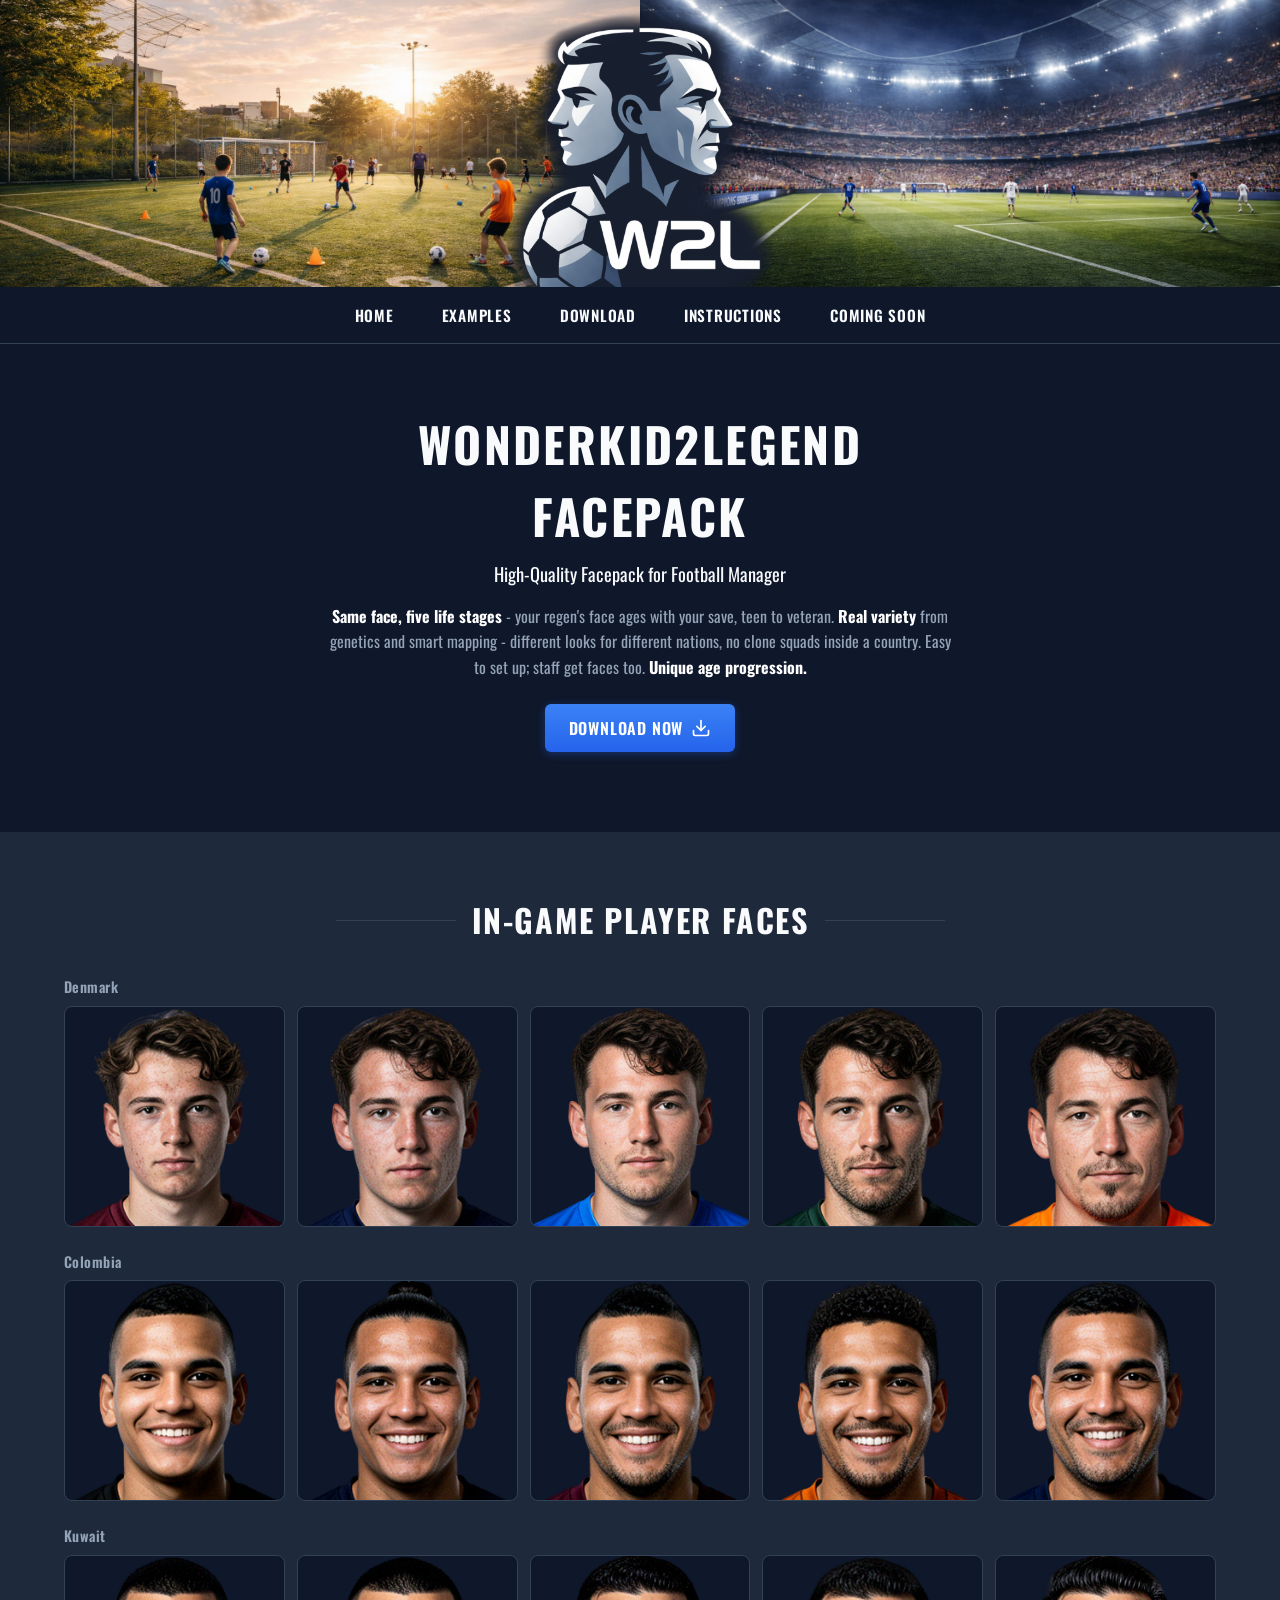
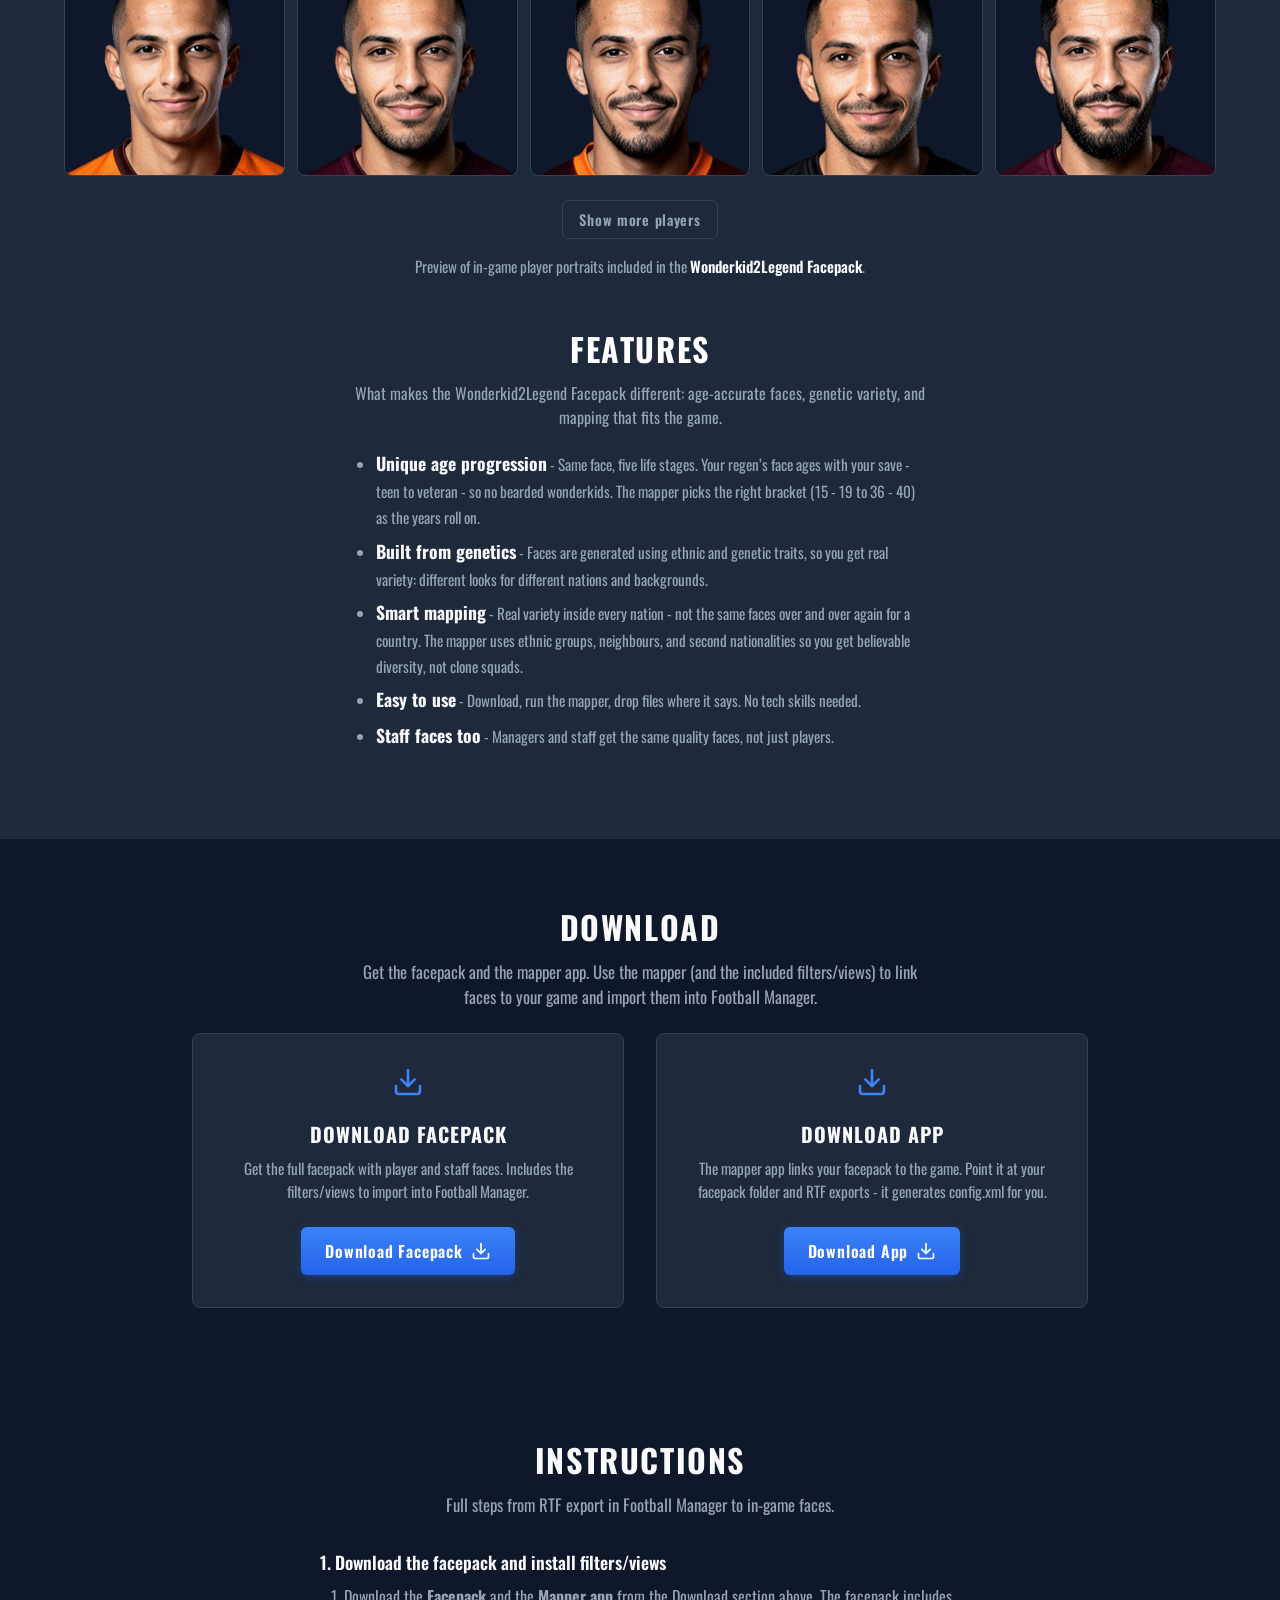
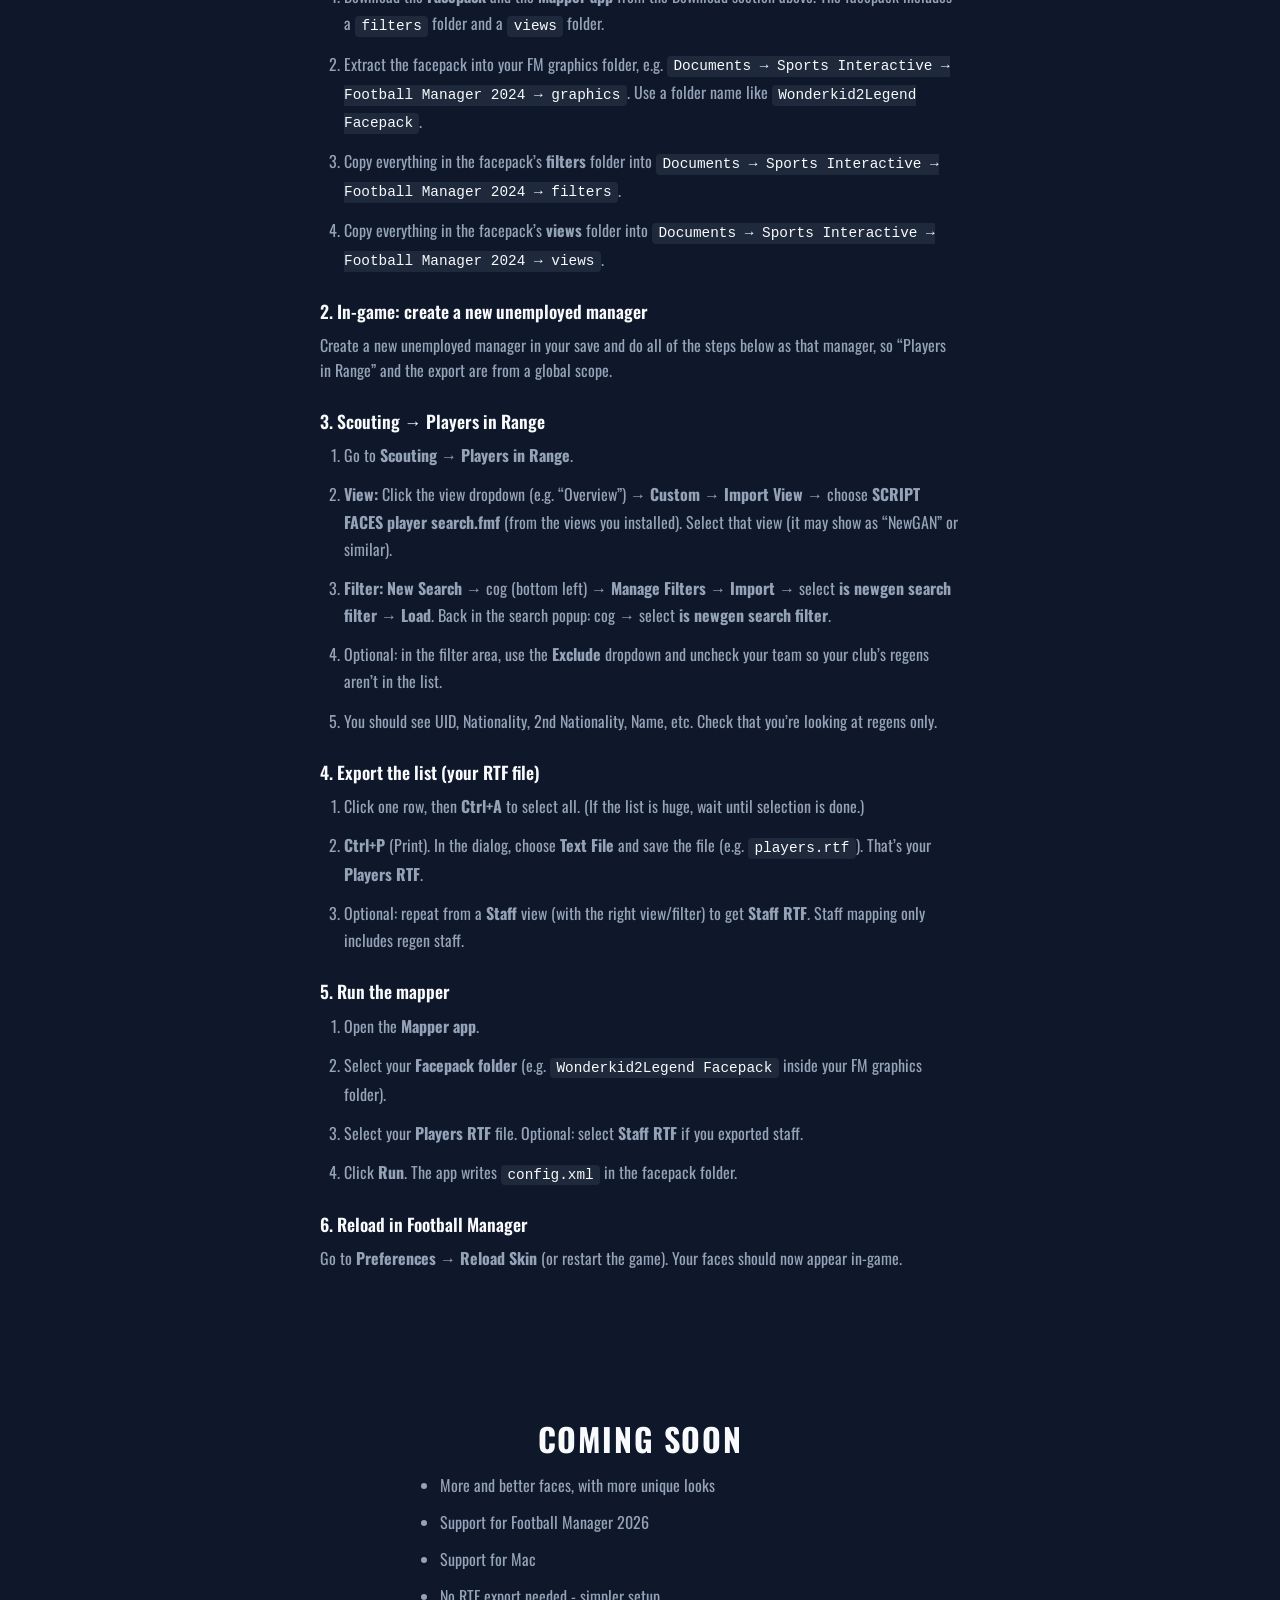
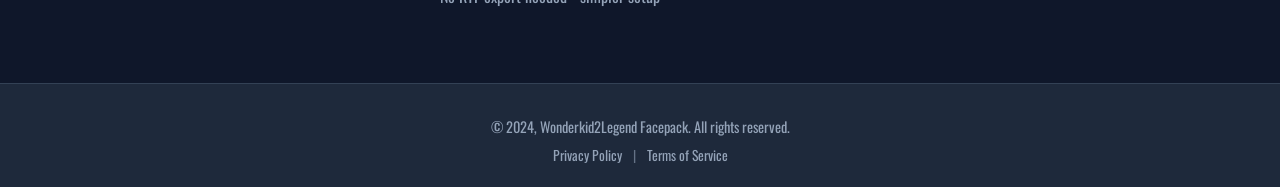
==== index.html @ 500c1ca4 "Initial site" ====
<!DOCTYPE html>
<html lang="en">
<head>
  <meta charset="UTF-8" />
  <meta name="viewport" content="width=device-width, initial-scale=1.0" />
  <title>Wonderkid2Legend Facepack - High-Quality Facepack for Football Manager</title>
  <link rel="preconnect" href="https://fonts.googleapis.com" />
  <link rel="preconnect" href="https://fonts.gstatic.com" crossorigin />
  <link href="https://fonts.googleapis.com/css2?family=Oswald:wght@400;600;700&display=swap" rel="stylesheet" />
  <link rel="stylesheet" href="css/style.css" />
</head>
<body>
  <header class="site-header">
    <div class="header-visual">
      <div class="header-bg header-bg-left" role="presentation"></div>
      <img src="assets/feather_logo.png" alt="Wonderkid2Legend" class="header-logo" />
      <div class="header-bg header-bg-right" role="presentation"></div>
    </div>
    <nav class="nav-bar" aria-label="Main">
      <div class="container nav-inner">
        <a href="#home" class="nav-link">HOME</a>
        <a href="#examples" class="nav-link">EXAMPLES</a>
        <a href="#download" class="nav-link">DOWNLOAD</a>
        <a href="#instructions-content" class="nav-link">INSTRUCTIONS</a>
        <a href="#roadmap" class="nav-link">COMING SOON</a>
      </div>
    </nav>
    <button type="button" class="nav-toggle" aria-label="Open menu" aria-expanded="false">
      <span class="nav-toggle-bar"></span>
      <span class="nav-toggle-bar"></span>
      <span class="nav-toggle-bar"></span>
    </button>
  </header>

  <main>
    <section class="hero" id="home">
      <div class="container hero-inner">
        <h1 class="hero-title">Wonderkid2Legend Facepack</h1>
        <p class="hero-subtitle">High-Quality Facepack for Football Manager</p>
        <p class="hero-desc">
          <strong>Same face, five life stages</strong> - your regen's face ages with your save, teen to veteran. <strong>Real variety</strong> from genetics and smart mapping - different looks for different nations, no clone squads inside a country. Easy to set up; staff get faces too. <strong>Unique age progression.</strong>
        </p>
        <a href="#download" class="btn btn-primary">
          <span>DOWNLOAD NOW</span>
          <svg class="btn-icon" width="20" height="20" viewBox="0 0 24 24" fill="none" stroke="currentColor" stroke-width="2" stroke-linecap="round" stroke-linejoin="round" aria-hidden="true"><path d="M21 15v4a2 2 0 0 1-2 2H5a2 2 0 0 1-2-2v-4"/><polyline points="7 10 12 15 17 10"/><line x1="12" y1="15" x2="12" y2="3"/></svg>
        </a>
      </div>
    </section>

    <section class="section section-examples" id="examples">
      <div class="container">
        <h2 class="section-title section-title-lined">IN-GAME PLAYER FACES</h2>
        <div class="player-showcase">
          <div class="player-row">
            <p class="player-row-label">Denmark</p>
            <div class="faces-grid faces-grid-ages">
              <img src="assets/players/0_DEN_15_15-19.png" alt="Age 15 - 19" loading="lazy" />
              <img src="assets/players/0_DEN_15_20-24.png" alt="Age 20 - 24" loading="lazy" />
              <img src="assets/players/0_DEN_15_25-29.png" alt="Age 25 - 29" loading="lazy" />
              <img src="assets/players/0_DEN_15_30-35.png" alt="Age 30 - 35" loading="lazy" />
              <img src="assets/players/0_DEN_15_36-40.png" alt="Age 36 - 40" loading="lazy" />
            </div>
          </div>
          <div class="player-row">
            <p class="player-row-label">Colombia</p>
            <div class="faces-grid faces-grid-ages">
              <img src="assets/players/1_COL_29_15-19.png" alt="Age 15 - 19" loading="lazy" />
              <img src="assets/players/1_COL_29_20-24.png" alt="Age 20 - 24" loading="lazy" />
              <img src="assets/players/1_COL_29_25-29.png" alt="Age 25 - 29" loading="lazy" />
              <img src="assets/players/1_COL_29_30-35.png" alt="Age 30 - 35" loading="lazy" />
              <img src="assets/players/1_COL_29_36-40.png" alt="Age 36 - 40" loading="lazy" />
            </div>
          </div>
          <div class="player-row">
            <p class="player-row-label">Kuwait</p>
            <div class="faces-grid faces-grid-ages">
              <img src="assets/players/2_KUW_8_15-19.png" alt="Age 15 - 19" loading="lazy" />
              <img src="assets/players/2_KUW_8_20-24.png" alt="Age 20 - 24" loading="lazy" />
              <img src="assets/players/2_KUW_8_25-29.png" alt="Age 25 - 29" loading="lazy" />
              <img src="assets/players/2_KUW_8_30-35.png" alt="Age 30 - 35" loading="lazy" />
              <img src="assets/players/2_KUW_8_36-40.png" alt="Age 36 - 40" loading="lazy" />
            </div>
          </div>
        </div>
        <div class="show-more-wrap">
          <button type="button" class="btn btn-secondary show-more-btn" aria-expanded="false" data-show-more>
            Show more players
          </button>
        </div>
        <div class="player-showcase player-showcase-more" id="all-players" hidden>
          <div class="player-row">
            <p class="player-row-label">England</p>
            <div class="faces-grid faces-grid-ages">
              <img src="assets/players/0_ENG_355_15-19.png" alt="Age 15 - 19" loading="lazy" />
              <img src="assets/players/0_ENG_355_20-24.png" alt="Age 20 - 24" loading="lazy" />
              <img src="assets/players/0_ENG_355_25-29.png" alt="Age 25 - 29" loading="lazy" />
              <img src="assets/players/0_ENG_355_30-35.png" alt="Age 30 - 35" loading="lazy" />
              <img src="assets/players/0_ENG_355_36-40.png" alt="Age 36 - 40" loading="lazy" />
            </div>
          </div>
          <div class="player-row">
            <p class="player-row-label">Ukraine</p>
            <div class="faces-grid faces-grid-ages">
              <img src="assets/players/0_UKR_52_15-19.png" alt="Age 15 - 19" loading="lazy" />
              <img src="assets/players/0_UKR_52_20-24.png" alt="Age 20 - 24" loading="lazy" />
              <img src="assets/players/0_UKR_52_25-29.png" alt="Age 25 - 29" loading="lazy" />
              <img src="assets/players/0_UKR_52_30-35.png" alt="Age 30 - 35" loading="lazy" />
              <img src="assets/players/0_UKR_52_36-40.png" alt="Age 36 - 40" loading="lazy" />
            </div>
          </div>
          <div class="player-row">
            <p class="player-row-label">Italy</p>
            <div class="faces-grid faces-grid-ages">
              <img src="assets/players/1_ITA_285_15-19.png" alt="Age 15 - 19" loading="lazy" />
              <img src="assets/players/1_ITA_285_20-24.png" alt="Age 20 - 24" loading="lazy" />
              <img src="assets/players/1_ITA_285_25-29.png" alt="Age 25 - 29" loading="lazy" />
              <img src="assets/players/1_ITA_285_30-35.png" alt="Age 30 - 35" loading="lazy" />
              <img src="assets/players/1_ITA_285_36-40.png" alt="Age 36 - 40" loading="lazy" />
            </div>
          </div>
          <div class="player-row">
            <p class="player-row-label">Portugal</p>
            <div class="faces-grid faces-grid-ages">
              <img src="assets/players/1_POR_61_15-19.png" alt="Age 15 - 19" loading="lazy" />
              <img src="assets/players/1_POR_61_20-24.png" alt="Age 20 - 24" loading="lazy" />
              <img src="assets/players/1_POR_61_25-29.png" alt="Age 25 - 29" loading="lazy" />
              <img src="assets/players/1_POR_61_30-35.png" alt="Age 30 - 35" loading="lazy" />
              <img src="assets/players/1_POR_61_36-40.png" alt="Age 36 - 40" loading="lazy" />
            </div>
          </div>
          <div class="player-row">
            <p class="player-row-label">Cape Verde</p>
            <div class="faces-grid faces-grid-ages">
              <img src="assets/players/3_CPV_67_15-19.png" alt="Age 15 - 19" loading="lazy" />
              <img src="assets/players/3_CPV_67_20-24.png" alt="Age 20 - 24" loading="lazy" />
              <img src="assets/players/3_CPV_67_25-29.png" alt="Age 25 - 29" loading="lazy" />
              <img src="assets/players/3_CPV_67_30-35.png" alt="Age 30 - 35" loading="lazy" />
              <img src="assets/players/3_CPV_67_36-40.png" alt="Age 36 - 40" loading="lazy" />
            </div>
          </div>
          <div class="player-row">
            <p class="player-row-label">Nigeria</p>
            <div class="faces-grid faces-grid-ages">
              <img src="assets/players/3_NGA_95_15-19.png" alt="Age 15 - 19" loading="lazy" />
              <img src="assets/players/3_NGA_95_20-24.png" alt="Age 20 - 24" loading="lazy" />
              <img src="assets/players/3_NGA_95_25-29.png" alt="Age 25 - 29" loading="lazy" />
              <img src="assets/players/3_NGA_95_30-35.png" alt="Age 30 - 35" loading="lazy" />
              <img src="assets/players/3_NGA_95_36-40.png" alt="Age 36 - 40" loading="lazy" />
            </div>
          </div>
          <div class="player-row">
            <p class="player-row-label">India</p>
            <div class="faces-grid faces-grid-ages">
              <img src="assets/players/4_IND_133_15-19.png" alt="Age 15 - 19" loading="lazy" />
              <img src="assets/players/4_IND_133_20-24.png" alt="Age 20 - 24" loading="lazy" />
              <img src="assets/players/4_IND_133_25-29.png" alt="Age 25 - 29" loading="lazy" />
              <img src="assets/players/4_IND_133_30-35.png" alt="Age 30 - 35" loading="lazy" />
              <img src="assets/players/4_IND_133_36-40.png" alt="Age 36 - 40" loading="lazy" />
            </div>
          </div>
          <div class="player-row">
            <p class="player-row-label">Vietnam</p>
            <div class="faces-grid faces-grid-ages">
              <img src="assets/players/5_VIE_6_15-19.png" alt="Age 15 - 19" loading="lazy" />
              <img src="assets/players/5_VIE_6_20-24.png" alt="Age 20 - 24" loading="lazy" />
              <img src="assets/players/5_VIE_6_25-29.png" alt="Age 25 - 29" loading="lazy" />
              <img src="assets/players/5_VIE_6_30-35.png" alt="Age 30 - 35" loading="lazy" />
              <img src="assets/players/5_VIE_6_36-40.png" alt="Age 36 - 40" loading="lazy" />
            </div>
          </div>
          <div class="player-row">
            <p class="player-row-label">Samoa</p>
            <div class="faces-grid faces-grid-ages">
              <img src="assets/players/6_SAM_5_15-19.png" alt="Age 15 - 19" loading="lazy" />
              <img src="assets/players/6_SAM_5_20-24.png" alt="Age 20 - 24" loading="lazy" />
              <img src="assets/players/6_SAM_5_25-29.png" alt="Age 25 - 29" loading="lazy" />
              <img src="assets/players/6_SAM_5_30-35.png" alt="Age 30 - 35" loading="lazy" />
              <img src="assets/players/6_SAM_5_36-40.png" alt="Age 36 - 40" loading="lazy" />
            </div>
          </div>
          <div class="player-row">
            <p class="player-row-label">South Korea</p>
            <div class="faces-grid faces-grid-ages">
              <img src="assets/players/10_KOR_47_15-19.png" alt="Age 15 - 19" loading="lazy" />
              <img src="assets/players/10_KOR_47_20-24.png" alt="Age 20 - 24" loading="lazy" />
              <img src="assets/players/10_KOR_47_25-29.png" alt="Age 25 - 29" loading="lazy" />
              <img src="assets/players/10_KOR_47_30-35.png" alt="Age 30 - 35" loading="lazy" />
              <img src="assets/players/10_KOR_47_36-40.png" alt="Age 36 - 40" loading="lazy" />
            </div>
          </div>
        </div>
        <p class="examples-caption">Preview of in-game player portraits included in the <strong>Wonderkid2Legend Facepack</strong>.</p>

        <h2 class="section-title features-title">Features</h2>
        <p class="features-desc">What makes the Wonderkid2Legend Facepack different: age-accurate faces, genetic variety, and mapping that fits the game.</p>
        <ul class="hero-features features-list">
          <li><strong>Unique age progression</strong> - Same face, five life stages. Your regen’s face ages with your save - teen to veteran - so no bearded wonderkids. The mapper picks the right bracket (15 - 19 to 36 - 40) as the years roll on.</li>
          <li><strong>Built from genetics</strong> - Faces are generated using ethnic and genetic traits, so you get real variety: different looks for different nations and backgrounds.</li>
          <li><strong>Smart mapping</strong> - Real variety inside every nation - not the same faces over and over again for a country. The mapper uses ethnic groups, neighbours, and second nationalities so you get believable diversity, not clone squads.</li>
          <li><strong>Easy to use</strong> - Download, run the mapper, drop files where it says. No tech skills needed.</li>
          <li><strong>Staff faces too</strong> - Managers and staff get the same quality faces, not just players.</li>
        </ul>
      </div>
    </section>

    <section class="section section-download" id="download">
      <div class="container">
        <h2 class="section-title">DOWNLOAD</h2>
        <p class="section-lead">Get the facepack and the mapper app. Use the mapper (and the included filters/views) to link faces to your game and import them into Football Manager.</p>
        <div class="cards-inner">
          <div class="card">
            <div class="card-icon" aria-hidden="true">
              <svg width="32" height="32" viewBox="0 0 24 24" fill="none" stroke="currentColor" stroke-width="2" stroke-linecap="round" stroke-linejoin="round"><path d="M21 15v4a2 2 0 0 1-2 2H5a2 2 0 0 1-2-2v-4"/><polyline points="7 10 12 15 17 10"/><line x1="12" y1="15" x2="12" y2="3"/></svg>
            </div>
            <h2 class="card-title">DOWNLOAD FACEPACK</h2>
            <p class="card-desc">Get the full facepack with player and staff faces. Includes the filters/views to import into Football Manager.</p>
            <a href="#" class="btn btn-primary" data-download-facepack>
              <span>Download Facepack</span>
              <svg class="btn-icon" width="20" height="20" viewBox="0 0 24 24" fill="none" stroke="currentColor" stroke-width="2" stroke-linecap="round" stroke-linejoin="round"><path d="M21 15v4a2 2 0 0 1-2 2H5a2 2 0 0 1-2-2v-4"/><polyline points="7 10 12 15 17 10"/><line x1="12" y1="15" x2="12" y2="3"/></svg>
            </a>
          </div>
          <div class="card">
            <div class="card-icon" aria-hidden="true">
              <svg width="32" height="32" viewBox="0 0 24 24" fill="none" stroke="currentColor" stroke-width="2" stroke-linecap="round" stroke-linejoin="round"><path d="M21 15v4a2 2 0 0 1-2 2H5a2 2 0 0 1-2-2v-4"/><polyline points="7 10 12 15 17 10"/><line x1="12" y1="15" x2="12" y2="3"/></svg>
            </div>
            <h2 class="card-title">DOWNLOAD APP</h2>
            <p class="card-desc">The mapper app links your facepack to the game. Point it at your facepack folder and RTF exports - it generates config.xml for you.</p>
            <a href="#" class="btn btn-primary" data-download-app>
              <span>Download App</span>
              <svg class="btn-icon" width="20" height="20" viewBox="0 0 24 24" fill="none" stroke="currentColor" stroke-width="2" stroke-linecap="round" stroke-linejoin="round"><path d="M21 15v4a2 2 0 0 1-2 2H5a2 2 0 0 1-2-2v-4"/><polyline points="7 10 12 15 17 10"/><line x1="12" y1="15" x2="12" y2="3"/></svg>
            </a>
          </div>
        </div>
      </div>
    </section>

    <section class="section section-instructions" id="instructions-content">
      <div class="container">
        <h2 class="section-title">INSTRUCTIONS</h2>
        <p class="section-lead">Full steps from RTF export in Football Manager to in-game faces.</p>
        <div class="instructions-content">
          <h3 class="instructions-subtitle">1. Download the facepack and install filters/views</h3>
          <ol class="instructions-list">
            <li>Download the <strong>Facepack</strong> and the <strong>Mapper app</strong> from the Download section above. The facepack includes a <code>filters</code> folder and a <code>views</code> folder.</li>
            <li>Extract the facepack into your FM graphics folder, e.g. <code>Documents → Sports Interactive → Football Manager 2024 → graphics</code>. Use a folder name like <code>Wonderkid2Legend Facepack</code>.</li>
            <li>Copy everything in the facepack’s <strong>filters</strong> folder into <code>Documents → Sports Interactive → Football Manager 2024 → filters</code>.</li>
            <li>Copy everything in the facepack’s <strong>views</strong> folder into <code>Documents → Sports Interactive → Football Manager 2024 → views</code>.</li>
          </ol>
          <h3 class="instructions-subtitle">2. In-game: create a new unemployed manager</h3>
          <p class="instructions-p">Create a new unemployed manager in your save and do all of the steps below as that manager, so “Players in Range” and the export are from a global scope.</p>
          <h3 class="instructions-subtitle">3. Scouting → Players in Range</h3>
          <ol class="instructions-list">
            <li>Go to <strong>Scouting</strong> → <strong>Players in Range</strong>.</li>
            <li><strong>View:</strong> Click the view dropdown (e.g. “Overview”) → <strong>Custom</strong> → <strong>Import View</strong> → choose <strong>SCRIPT FACES player search.fmf</strong> (from the views you installed). Select that view (it may show as “NewGAN” or similar).</li>
            <li><strong>Filter:</strong> <strong>New Search</strong> → cog (bottom left) → <strong>Manage Filters</strong> → <strong>Import</strong> → select <strong>is newgen search filter</strong> → <strong>Load</strong>. Back in the search popup: cog → select <strong>is newgen search filter</strong>.</li>
            <li>Optional: in the filter area, use the <strong>Exclude</strong> dropdown and uncheck your team so your club’s regens aren’t in the list.</li>
            <li>You should see UID, Nationality, 2nd Nationality, Name, etc. Check that you’re looking at regens only.</li>
          </ol>
          <h3 class="instructions-subtitle">4. Export the list (your RTF file)</h3>
          <ol class="instructions-list">
            <li>Click one row, then <strong>Ctrl+A</strong> to select all. (If the list is huge, wait until selection is done.)</li>
            <li><strong>Ctrl+P</strong> (Print). In the dialog, choose <strong>Text File</strong> and save the file (e.g. <code>players.rtf</code>). That’s your <strong>Players RTF</strong>.</li>
            <li>Optional: repeat from a <strong>Staff</strong> view (with the right view/filter) to get <strong>Staff RTF</strong>. Staff mapping only includes regen staff.</li>
          </ol>
          <h3 class="instructions-subtitle">5. Run the mapper</h3>
          <ol class="instructions-list">
            <li>Open the <strong>Mapper app</strong>.</li>
            <li>Select your <strong>Facepack folder</strong> (e.g. <code>Wonderkid2Legend Facepack</code> inside your FM graphics folder).</li>
            <li>Select your <strong>Players RTF</strong> file. Optional: select <strong>Staff RTF</strong> if you exported staff.</li>
            <li>Click <strong>Run</strong>. The app writes <code>config.xml</code> in the facepack folder.</li>
          </ol>
          <h3 class="instructions-subtitle">6. Reload in Football Manager</h3>
          <p class="instructions-p">Go to <strong>Preferences</strong> → <strong>Reload Skin</strong> (or restart the game). Your faces should now appear in-game.</p>
        </div>
      </div>
    </section>

    <section class="section section-roadmap" id="roadmap">
      <div class="container">
        <h2 class="section-title">COMING SOON</h2>
        <ul class="roadmap-list">
          <li>More and better faces, with more unique looks</li>
          <li>Support for Football Manager 2026</li>
          <li>Support for Mac</li>
          <li>No RTF export needed - simpler setup</li>
        </ul>
      </div>
    </section>
  </main>

  <footer class="site-footer">
    <div class="container footer-inner">
      <p class="footer-copy">© 2024, Wonderkid2Legend Facepack. All rights reserved.</p>
      <p class="footer-links">
        <a href="#">Privacy Policy</a>
        <span class="footer-sep">|</span>
        <a href="#">Terms of Service</a>
      </p>
    </div>
  </footer>

  <script src="js/main.js"></script>
</body>
</html>
---- css/style.css ----
/* W2L Facepack – single-page static site
   Matches provided design: header (split bg + logo + nav bar), hero (solid), examples (lined title + 8 faces), cards, footer.
*/

/* --- Design tokens --- */
:root {
  --bg: #0f172a;
  --bg-card: #1e293b;
  --nav-bar-bg: #0f172a;
  --text: #f8fafc;
  --text-muted: #94a3b8;
  --accent-from: #3b82f6;
  --accent-to: #2563eb;
  --border: #334155;
  --font: "Oswald", sans-serif;
  --container-max: 1200px;
  --section-padding: 4rem 1.5rem;
  --radius: 8px;
  --radius-btn: 6px;
}

/* --- Reset / base --- */
*,
*::before,
*::after {
  box-sizing: border-box;
}

html {
  scroll-behavior: smooth;
}

body {
  margin: 0;
  font-family: var(--font);
  font-weight: 400;
  font-size: 1rem;
  line-height: 1.5;
  color: var(--text);
  background: var(--bg);
  -webkit-font-smoothing: antialiased;
}

img {
  max-width: 100%;
  height: auto;
  display: block;
}

a {
  color: inherit;
  text-decoration: none;
}

/* --- Layout --- */
.container {
  width: 100%;
  max-width: var(--container-max);
  margin-inline: auto;
  padding-inline: 1.5rem;
}

/* --- Header: hero-left + hero-right flush; feather logo overlaps center seam --- */
.site-header {
  position: relative;
  padding-bottom: 3.5rem;
}

.header-visual {
  position: relative;
  display: flex;
  flex-direction: row;
  align-items: stretch;
  width: 100%;
  min-height: 32vh;
  gap: 0;
}

.header-bg {
  flex: 1;
  min-width: 0;
  background-size: cover;
  background-position: center;
  background-repeat: no-repeat;
}

.header-bg-left {
  background-image: url("../assets/hero-left.png");
  background-position: right center;
}

.header-bg-right {
  background-image: url("../assets/hero-right.png");
  background-position: left center;
}

.header-logo {
  position: absolute;
  left: 50%;
  top: 59%;
  transform: translate(-50%, -50%);
  max-height: 36vh;
  width: auto;
  max-width: min(640px, 70vw);
  object-fit: contain;
  z-index: 2;
  pointer-events: none;
}

/* --- Nav bar: overlaid on bottom of header images --- */
.nav-bar {
  position: absolute;
  bottom: 0;
  left: 0;
  right: 0;
  z-index: 2;
  background: var(--nav-bar-bg);
  border-bottom: 1px solid var(--border);
}

.nav-inner {
  display: flex;
  align-items: center;
  justify-content: center;
  flex-wrap: wrap;
  gap: 0 0.5rem;
  min-height: 3.5rem;
}

.nav-link {
  padding: 0.75rem 1.25rem;
  font-weight: 600;
  font-size: 0.95rem;
  letter-spacing: 0.05em;
  color: var(--text);
  transition: background 0.2s, color 0.2s;
}

.nav-link:hover {
  background: rgba(255, 255, 255, 0.08);
  color: var(--text);
}

.nav-toggle {
  display: none;
  position: absolute;
  top: 1rem;
  right: 1rem;
  z-index: 10;
  flex-direction: column;
  justify-content: center;
  gap: 5px;
  width: 2.5rem;
  height: 2.5rem;
  padding: 0;
  border: none;
  background: rgba(15, 23, 42, 0.9);
  color: var(--text);
  cursor: pointer;
  border-radius: var(--radius-btn);
}

.nav-toggle-bar {
  display: block;
  width: 18px;
  height: 2px;
  margin-inline: auto;
  background: currentColor;
}

@media (max-width: 768px) {
  .nav-bar .nav-inner {
    display: none;
    position: fixed;
    top: 0;
    left: 0;
    right: 0;
    bottom: auto;
    min-height: auto;
    padding: 4rem 1rem 1rem;
    flex-direction: column;
    background: var(--nav-bar-bg);
    border-bottom: 1px solid var(--border);
    z-index: 50;
  }

  .nav-bar .nav-inner.is-open {
    display: flex;
  }

  .nav-toggle {
    display: flex;
  }
}

/* --- Buttons --- */
.btn {
  display: inline-flex;
  align-items: center;
  justify-content: center;
  gap: 0.5rem;
  padding: 0.75rem 1.5rem;
  font-family: var(--font);
  font-weight: 600;
  font-size: 1rem;
  letter-spacing: 0.05em;
  border: none;
  border-radius: var(--radius-btn);
  cursor: pointer;
  transition: opacity 0.2s, transform 0.15s;
}

.btn:hover {
  opacity: 0.95;
}

.btn:active {
  transform: scale(0.98);
}

.btn-icon {
  flex-shrink: 0;
}

.btn-primary {
  color: #fff;
  background: linear-gradient(180deg, var(--accent-from) 0%, var(--accent-to) 100%);
  box-shadow: 0 2px 8px rgba(37, 99, 235, 0.35);
}

/* --- Hero (solid dark, no image) --- */
main {
  position: relative;
}

.hero {
  background: var(--bg);
  padding: 4rem 1.5rem 5rem;
}

.hero-inner {
  text-align: center;
  max-width: 42rem;
  margin-inline: auto;
}

.hero-title {
  margin: 0 0 0.5rem;
  font-size: clamp(2rem, 5vw, 3rem);
  font-weight: 700;
  letter-spacing: 0.05em;
  text-transform: uppercase;
}

.hero-subtitle {
  margin: 0 0 1rem;
  font-size: 1.15rem;
  color: var(--text);
}

.hero-desc {
  margin: 0 0 1rem;
  font-size: 1rem;
  color: var(--text-muted);
  line-height: 1.6;
}

.hero-desc strong {
  color: #fff;
  font-weight: 700;
}

.hero-features {
  margin: 0 auto 1.5rem;
  padding-left: 1.5rem;
  text-align: left;
  max-width: 28rem;
  color: var(--text-muted);
  font-size: 0.95rem;
  line-height: 1.7;
}

.hero-features li {
  margin-bottom: 0.35rem;
}

.hero .btn {
  margin-top: 0.5rem;
}

/* --- Sections --- */
.section {
  padding: var(--section-padding);
}

.section-title {
  margin: 0 0 0.5rem;
  font-size: clamp(1.5rem, 3vw, 2rem);
  font-weight: 700;
  letter-spacing: 0.05em;
  text-transform: uppercase;
  text-align: center;
}

.section-lead {
  margin: 0 auto 2rem;
  max-width: 36rem;
  text-align: center;
  color: var(--text-muted);
  font-size: 1.05rem;
}

/* --- Examples: 2 players × 5 ages + Show more --- */
.section-examples {
  background: var(--bg-card);
}

.section-title-lined {
  display: flex;
  align-items: center;
  justify-content: center;
  gap: 1rem;
  margin-bottom: 2rem;
}

.section-title-lined::before,
.section-title-lined::after {
  content: "";
  flex: 1;
  max-width: 120px;
  height: 1px;
  background: var(--border);
}

.player-showcase {
  margin-bottom: 1.5rem;
}

.player-row {
  margin-bottom: 1.5rem;
}

.player-row-label {
  margin: 0 0 0.5rem;
  font-size: 0.9rem;
  font-weight: 600;
  letter-spacing: 0.03em;
  color: var(--text-muted);
}

.faces-grid-ages {
  display: grid;
  grid-template-columns: repeat(5, 1fr);
  gap: 0.75rem;
}

.faces-grid-ages img {
  width: 100%;
  aspect-ratio: 1;
  object-fit: cover;
  border-radius: var(--radius);
  border: 1px solid var(--border);
  background: var(--bg);
}

@media (max-width: 640px) {
  .faces-grid-ages {
    grid-template-columns: repeat(3, 1fr);
  }
}

.show-more-wrap {
  text-align: center;
  margin-bottom: 1rem;
}

.btn-secondary {
  font-size: 0.9rem;
  padding: 0.5rem 1rem;
  background: transparent;
  color: var(--text-muted);
  border: 1px solid var(--border);
}

.btn-secondary:hover {
  color: var(--text);
  border-color: var(--text-muted);
}

.player-showcase-more {
  margin-top: 1rem;
  padding-top: 1.5rem;
  border-top: 1px solid var(--border);
}

.player-showcase-more[hidden] {
  display: none !important;
}

.examples-caption {
  margin: 0;
  text-align: center;
  color: var(--text-muted);
  font-size: 0.95rem;
}

.examples-caption strong {
  color: var(--text);
  font-weight: 600;
}

.features-title {
  margin-top: 3rem;
  margin-bottom: 0.5rem;
  color: #fff;
}

.features-desc {
  margin: 0 auto 1.25rem;
  max-width: 36rem;
  text-align: center;
  color: var(--text-muted);
  font-size: 1rem;
  line-height: 1.5;
}

.section-examples .features-list {
  max-width: 36rem;
  margin-inline: auto;
}

.section-examples .features-list strong {
  font-size: 1.1rem;
  font-weight: 700;
  color: var(--text);
}

/* --- Download section: 2 buttons + note --- */
.section-download .section-lead {
  margin-bottom: 1.5rem;
}

.download-buttons {
  display: flex;
  flex-wrap: wrap;
  gap: 1rem;
  justify-content: center;
  margin-bottom: 1.5rem;
}

.download-note {
  margin: 0;
  max-width: 36rem;
  margin-inline: auto;
  text-align: center;
  color: var(--text-muted);
  font-size: 0.95rem;
  line-height: 1.6;
}

/* --- Instructions: subtitles + list --- */
.instructions-subtitle {
  margin: 1.5rem 0 0.5rem;
  font-size: 1.1rem;
  font-weight: 600;
  color: var(--text);
}

.instructions-subtitle:first-child {
  margin-top: 0;
}

.instructions-p {
  margin: 0 0 1rem;
  color: var(--text-muted);
  line-height: 1.6;
}

.cards-inner {
  display: grid;
  grid-template-columns: 1fr 1fr;
  gap: 2rem;
  max-width: 56rem;
  margin-inline: auto;
}

.card {
  background: var(--bg-card);
  border: 1px solid var(--border);
  border-radius: var(--radius);
  padding: 2rem;
  text-align: center;
  display: flex;
  flex-direction: column;
  align-items: center;
}

.card-icon {
  color: var(--accent-from);
  margin-bottom: 1rem;
}

.card-title {
  margin: 0 0 0.5rem;
  font-size: 1.25rem;
  font-weight: 700;
  letter-spacing: 0.05em;
  text-transform: uppercase;
}

.card-desc {
  margin: 0 0 1.5rem;
  color: var(--text-muted);
  font-size: 0.95rem;
  flex-grow: 1;
}

.card .btn {
  margin-top: auto;
}

@media (max-width: 640px) {
  .cards-inner {
    grid-template-columns: 1fr;
  }
}

/* --- Instructions content --- */
.section-instructions {
  background: var(--bg);
}

.instructions-content {
  max-width: 40rem;
  margin-inline: auto;
}

.instructions-list {
  margin: 0;
  padding-left: 1.5rem;
  color: var(--text-muted);
  line-height: 1.7;
}

.instructions-list li {
  margin-bottom: 0.75rem;
}

.instructions-list code {
  font-size: 0.9em;
  background: var(--bg-card);
  padding: 0.15rem 0.4rem;
  border-radius: 4px;
  color: var(--text);
}

/* --- Roadmap --- */
.section-roadmap .section-lead {
  margin-bottom: 1.5rem;
}

.roadmap-list {
  margin: 0 auto;
  max-width: 28rem;
  padding-left: 1.5rem;
  color: var(--text-muted);
  line-height: 1.8;
}

.roadmap-list li {
  margin-bottom: 0.5rem;
}

/* --- Footer --- */
.site-footer {
  padding: 2rem 1.5rem;
  border-top: 1px solid var(--border);
  text-align: center;
  background: var(--bg-card);
}

.footer-inner {
  max-width: var(--container-max);
  margin-inline: auto;
}

.footer-copy {
  margin: 0 0 0.5rem;
  font-size: 0.9rem;
  color: var(--text-muted);
}

.footer-links {
  margin: 0;
  font-size: 0.85rem;
  color: var(--text-muted);
}

.footer-links a:hover {
  color: var(--text);
}

.footer-sep {
  margin: 0 0.5rem;
  opacity: 0.6;
}
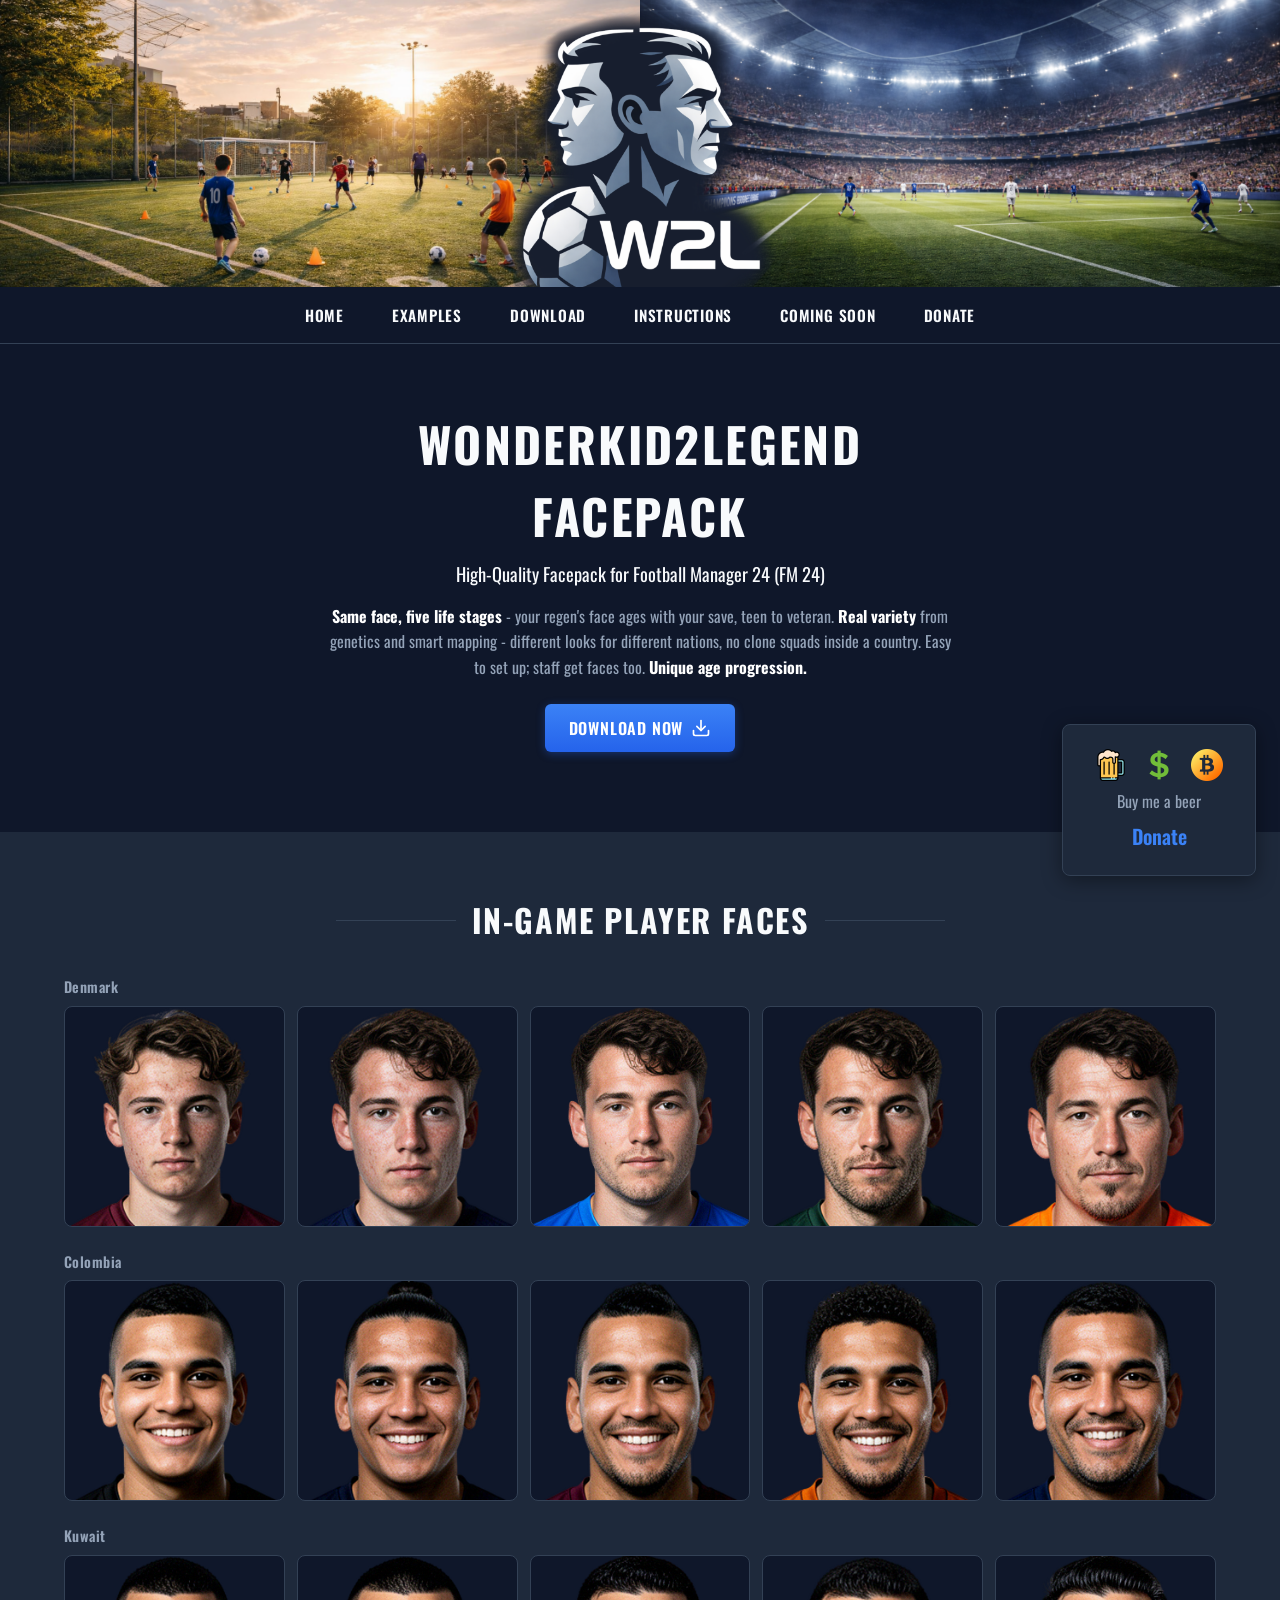
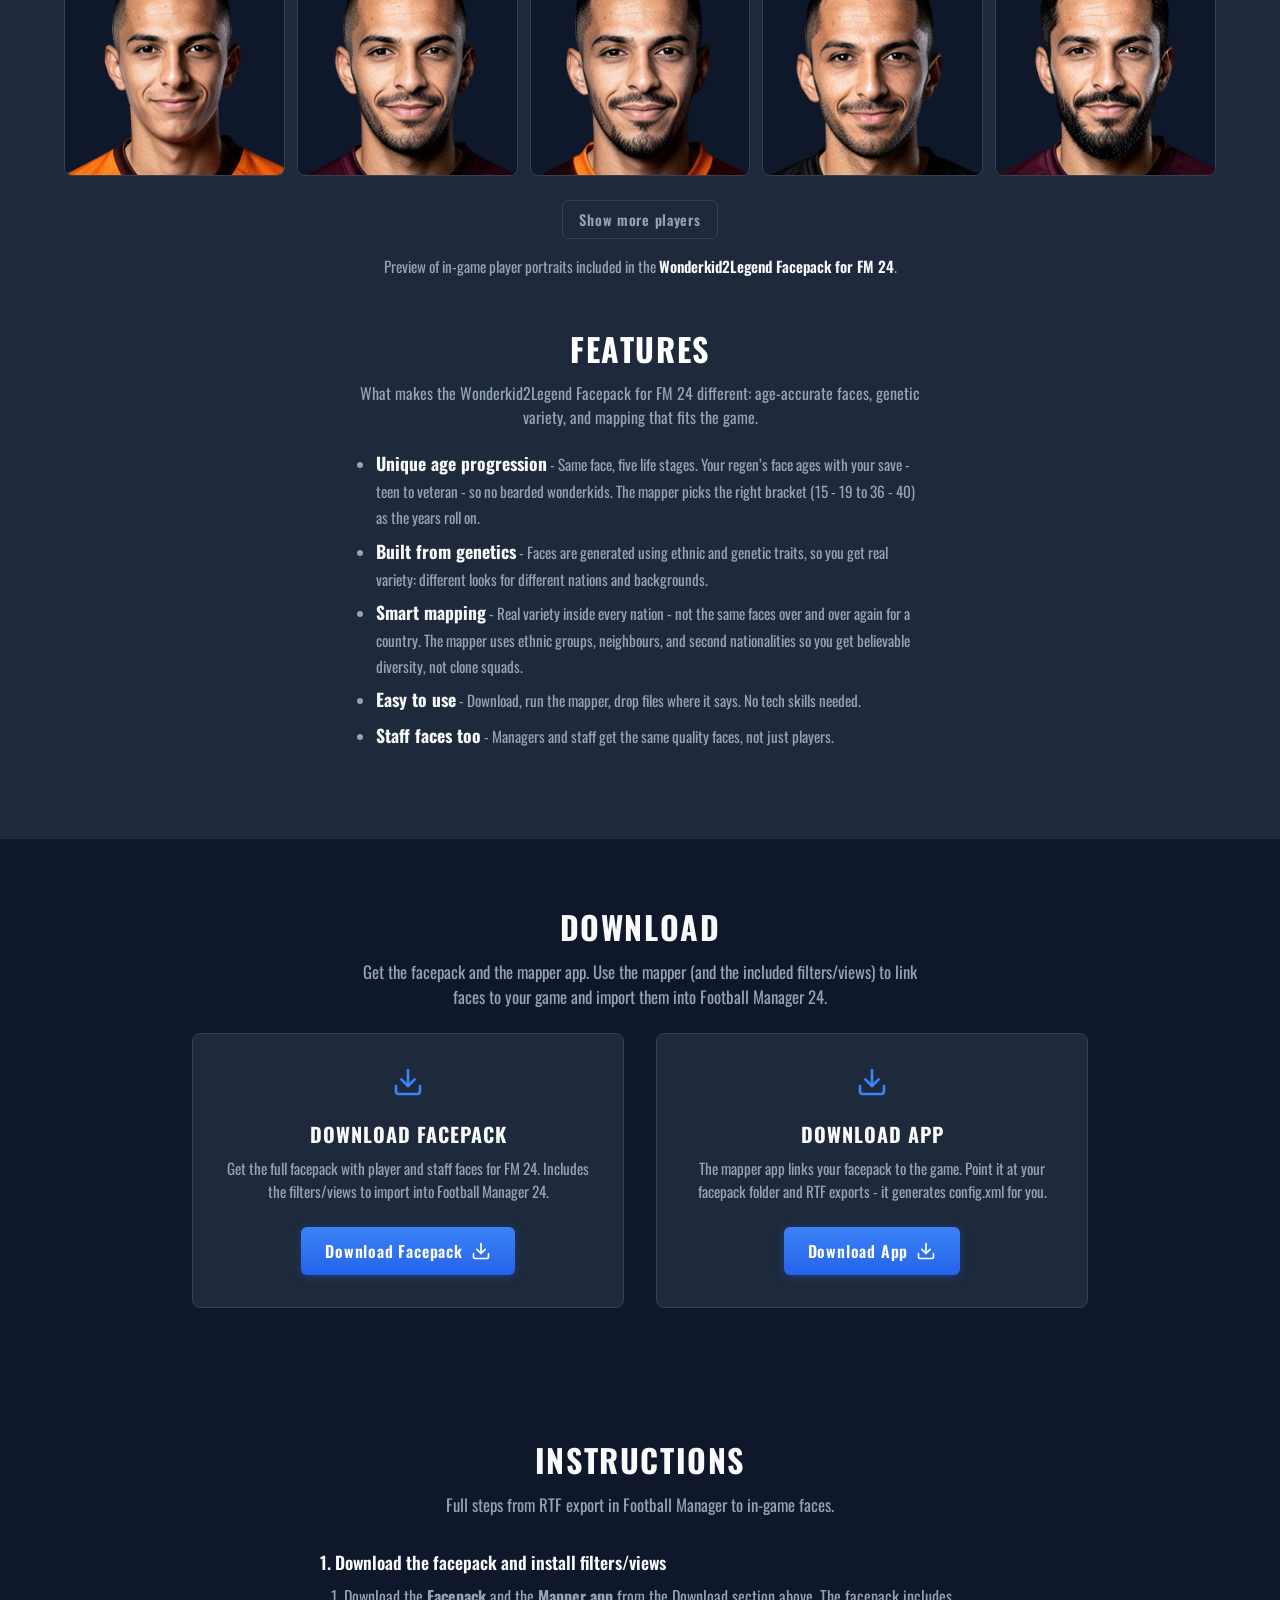
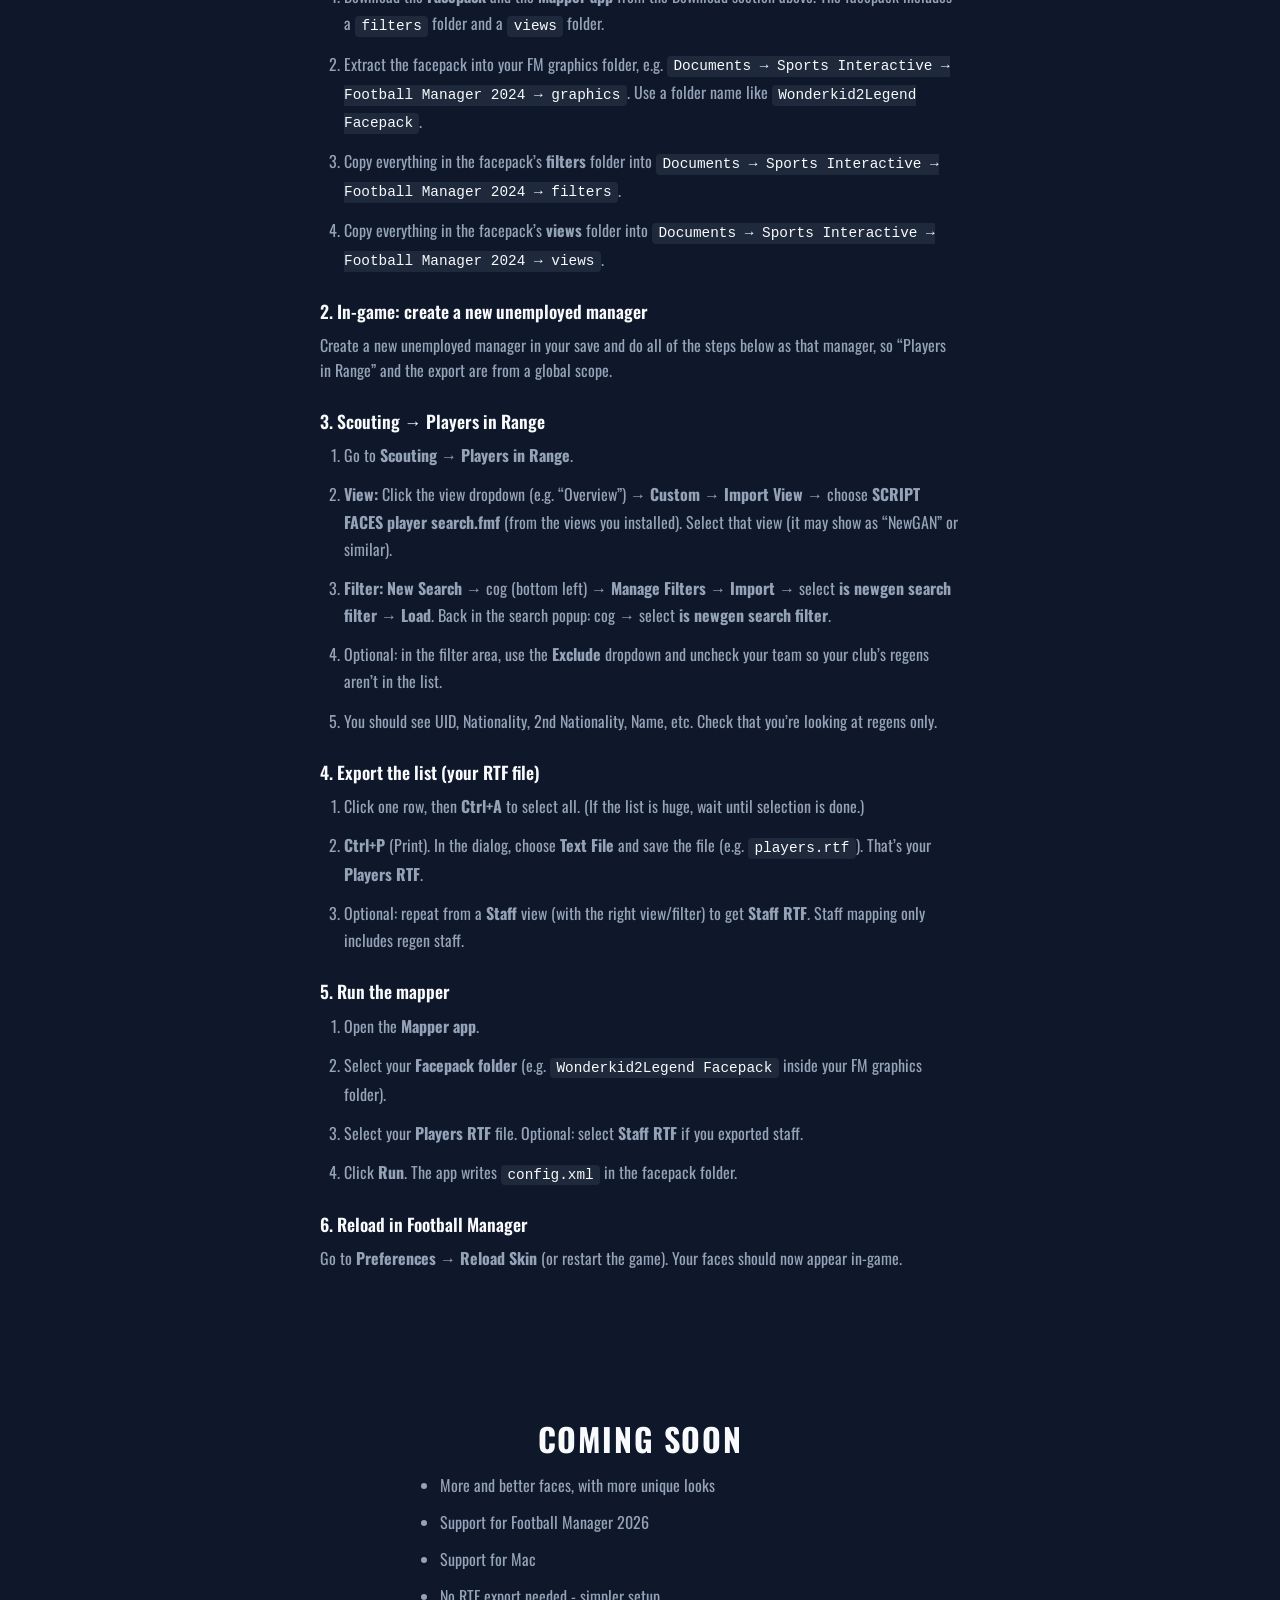
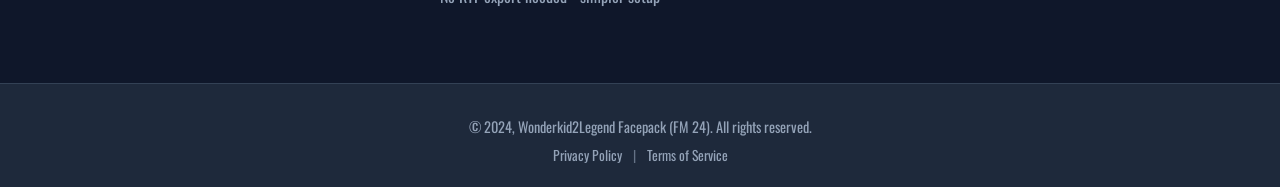
==== commit a253175a: "add donate section" ====
--- a/index.html
+++ b/index.html
@@ -3,7 +3,7 @@
 <head>
   <meta charset="UTF-8" />
   <meta name="viewport" content="width=device-width, initial-scale=1.0" />
-  <title>Wonderkid2Legend Facepack - High-Quality Facepack for Football Manager</title>
+  <title>Wonderkid2Legend Facepack - High-Quality Facepack for Football Manager 24 (FM 24)</title>
   <link rel="preconnect" href="https://fonts.googleapis.com" />
   <link rel="preconnect" href="https://fonts.gstatic.com" crossorigin />
   <link href="https://fonts.googleapis.com/css2?family=Oswald:wght@400;600;700&display=swap" rel="stylesheet" />
@@ -23,6 +23,7 @@
         <a href="#download" class="nav-link">DOWNLOAD</a>
         <a href="#instructions-content" class="nav-link">INSTRUCTIONS</a>
         <a href="#roadmap" class="nav-link">COMING SOON</a>
+        <a href="donate.html" class="nav-link">DONATE</a>
       </div>
     </nav>
     <button type="button" class="nav-toggle" aria-label="Open menu" aria-expanded="false">
@@ -36,7 +37,7 @@
     <section class="hero" id="home">
       <div class="container hero-inner">
         <h1 class="hero-title">Wonderkid2Legend Facepack</h1>
-        <p class="hero-subtitle">High-Quality Facepack for Football Manager</p>
+        <p class="hero-subtitle">High-Quality Facepack for Football Manager 24 (FM 24)</p>
         <p class="hero-desc">
           <strong>Same face, five life stages</strong> - your regen's face ages with your save, teen to veteran. <strong>Real variety</strong> from genetics and smart mapping - different looks for different nations, no clone squads inside a country. Easy to set up; staff get faces too. <strong>Unique age progression.</strong>
         </p>
@@ -189,10 +190,10 @@
             </div>
           </div>
         </div>
-        <p class="examples-caption">Preview of in-game player portraits included in the <strong>Wonderkid2Legend Facepack</strong>.</p>
+        <p class="examples-caption">Preview of in-game player portraits included in the <strong>Wonderkid2Legend Facepack for FM 24</strong>.</p>
 
         <h2 class="section-title features-title">Features</h2>
-        <p class="features-desc">What makes the Wonderkid2Legend Facepack different: age-accurate faces, genetic variety, and mapping that fits the game.</p>
+        <p class="features-desc">What makes the Wonderkid2Legend Facepack for FM 24 different: age-accurate faces, genetic variety, and mapping that fits the game.</p>
         <ul class="hero-features features-list">
           <li><strong>Unique age progression</strong> - Same face, five life stages. Your regen’s face ages with your save - teen to veteran - so no bearded wonderkids. The mapper picks the right bracket (15 - 19 to 36 - 40) as the years roll on.</li>
           <li><strong>Built from genetics</strong> - Faces are generated using ethnic and genetic traits, so you get real variety: different looks for different nations and backgrounds.</li>
@@ -206,14 +207,14 @@
     <section class="section section-download" id="download">
       <div class="container">
         <h2 class="section-title">DOWNLOAD</h2>
-        <p class="section-lead">Get the facepack and the mapper app. Use the mapper (and the included filters/views) to link faces to your game and import them into Football Manager.</p>
+        <p class="section-lead">Get the facepack and the mapper app. Use the mapper (and the included filters/views) to link faces to your game and import them into Football Manager 24.</p>
         <div class="cards-inner">
           <div class="card">
             <div class="card-icon" aria-hidden="true">
               <svg width="32" height="32" viewBox="0 0 24 24" fill="none" stroke="currentColor" stroke-width="2" stroke-linecap="round" stroke-linejoin="round"><path d="M21 15v4a2 2 0 0 1-2 2H5a2 2 0 0 1-2-2v-4"/><polyline points="7 10 12 15 17 10"/><line x1="12" y1="15" x2="12" y2="3"/></svg>
             </div>
             <h2 class="card-title">DOWNLOAD FACEPACK</h2>
-            <p class="card-desc">Get the full facepack with player and staff faces. Includes the filters/views to import into Football Manager.</p>
+            <p class="card-desc">Get the full facepack with player and staff faces for FM 24. Includes the filters/views to import into Football Manager 24.</p>
             <a href="#" class="btn btn-primary" data-download-facepack>
               <span>Download Facepack</span>
               <svg class="btn-icon" width="20" height="20" viewBox="0 0 24 24" fill="none" stroke="currentColor" stroke-width="2" stroke-linecap="round" stroke-linejoin="round"><path d="M21 15v4a2 2 0 0 1-2 2H5a2 2 0 0 1-2-2v-4"/><polyline points="7 10 12 15 17 10"/><line x1="12" y1="15" x2="12" y2="3"/></svg>
@@ -290,7 +291,7 @@
 
   <footer class="site-footer">
     <div class="container footer-inner">
-      <p class="footer-copy">© 2024, Wonderkid2Legend Facepack. All rights reserved.</p>
+      <p class="footer-copy">© 2024, Wonderkid2Legend Facepack (FM 24). All rights reserved.</p>
       <p class="footer-links">
         <a href="#">Privacy Policy</a>
         <span class="footer-sep">|</span>
@@ -299,6 +300,16 @@
     </div>
   </footer>
 
+  <a href="donate.html" class="donate-card" aria-label="Donate – Buy me a beer">
+    <span class="donate-card-icons" aria-hidden="true">
+      <img class="donate-card-icon" src="assets/icons/beer.png" alt="" width="28" height="28" />
+      <img class="donate-card-icon" src="assets/icons/dollar.png" alt="" width="28" height="28" />
+      <img class="donate-card-icon" src="assets/icons/bitcoin.png" alt="" width="26" height="26" />
+    </span>
+    <span class="donate-card-label">Buy me a beer</span>
+    <span class="donate-card-cta">Donate</span>
+  </a>
+
   <script src="js/main.js"></script>
 </body>
 </html>
--- a/css/style.css
+++ b/css/style.css
@@ -604,3 +604,138 @@
   margin: 0 0.5rem;
   opacity: 0.6;
 }
+
+/* --- Donate: floating card (bottom right) --- */
+.donate-card {
+  position: fixed;
+  bottom: 1.5rem;
+  right: 1.5rem;
+  z-index: 100;
+  display: flex;
+  flex-direction: column;
+  align-items: center;
+  gap: 0.5rem;
+  padding: 1.5rem 2rem;
+  background: var(--bg-card);
+  border: 1px solid var(--border);
+  border-radius: var(--radius);
+  box-shadow: 0 4px 20px rgba(0, 0, 0, 0.4);
+  color: var(--text);
+  text-decoration: none;
+  transition: transform 0.2s ease, box-shadow 0.2s ease;
+}
+
+.donate-card:hover {
+  transform: translateY(-2px);
+  box-shadow: 0 6px 24px rgba(0, 0, 0, 0.5);
+  color: var(--text);
+}
+
+.donate-card-icons {
+  display: flex;
+  flex-direction: row;
+  flex-wrap: nowrap;
+  align-items: center;
+  justify-content: center;
+  gap: 1rem;
+}
+
+.donate-card-icon {
+  display: block;
+  flex-shrink: 0;
+  object-fit: contain;
+  width: 32px;
+  height: 32px;
+}
+
+.donate-card-label {
+  font-size: 1rem;
+  color: var(--text-muted);
+  white-space: nowrap;
+}
+
+.donate-card-cta {
+  font-size: 1.25rem;
+  font-weight: 600;
+  color: var(--accent-from);
+}
+
+.donate-card-active .donate-card-cta {
+  color: var(--text);
+}
+
+.donate-option-btc-icon {
+  color: inherit;
+}
+
+/* --- Donate page --- */
+.section-donate {
+  padding: 4rem 1.5rem;
+}
+
+.donate-cards {
+  display: grid;
+  grid-template-columns: 1fr 1fr;
+  gap: 2rem;
+  max-width: 42rem;
+  margin-inline: auto;
+  margin-top: 2rem;
+}
+
+.donate-option {
+  display: flex;
+  flex-direction: column;
+}
+
+.donate-btc {
+  display: flex;
+  flex-wrap: wrap;
+  align-items: center;
+  gap: 0.75rem;
+  margin-top: auto;
+}
+
+.donate-btc-address {
+  font-size: 0.8rem;
+  word-break: break-all;
+  padding: 0.5rem;
+  background: var(--bg);
+  border-radius: var(--radius-btn);
+  color: var(--text-muted);
+  border: 1px solid var(--border);
+  flex: 1;
+  min-width: 0;
+}
+
+.donate-btc-copy {
+  flex-shrink: 0;
+}
+
+@media (max-width: 640px) {
+  .donate-cards {
+    grid-template-columns: 1fr;
+  }
+
+  .donate-card {
+    bottom: 1rem;
+    right: 1rem;
+    padding: 1.1rem 1.4rem;
+  }
+
+  .donate-card-icons {
+    gap: 0.65rem;
+  }
+
+  .donate-card-icon {
+    width: 28px;
+    height: 28px;
+  }
+
+  .donate-card-label {
+    font-size: 0.9rem;
+  }
+
+  .donate-card-cta {
+    font-size: 1.1rem;
+  }
+}
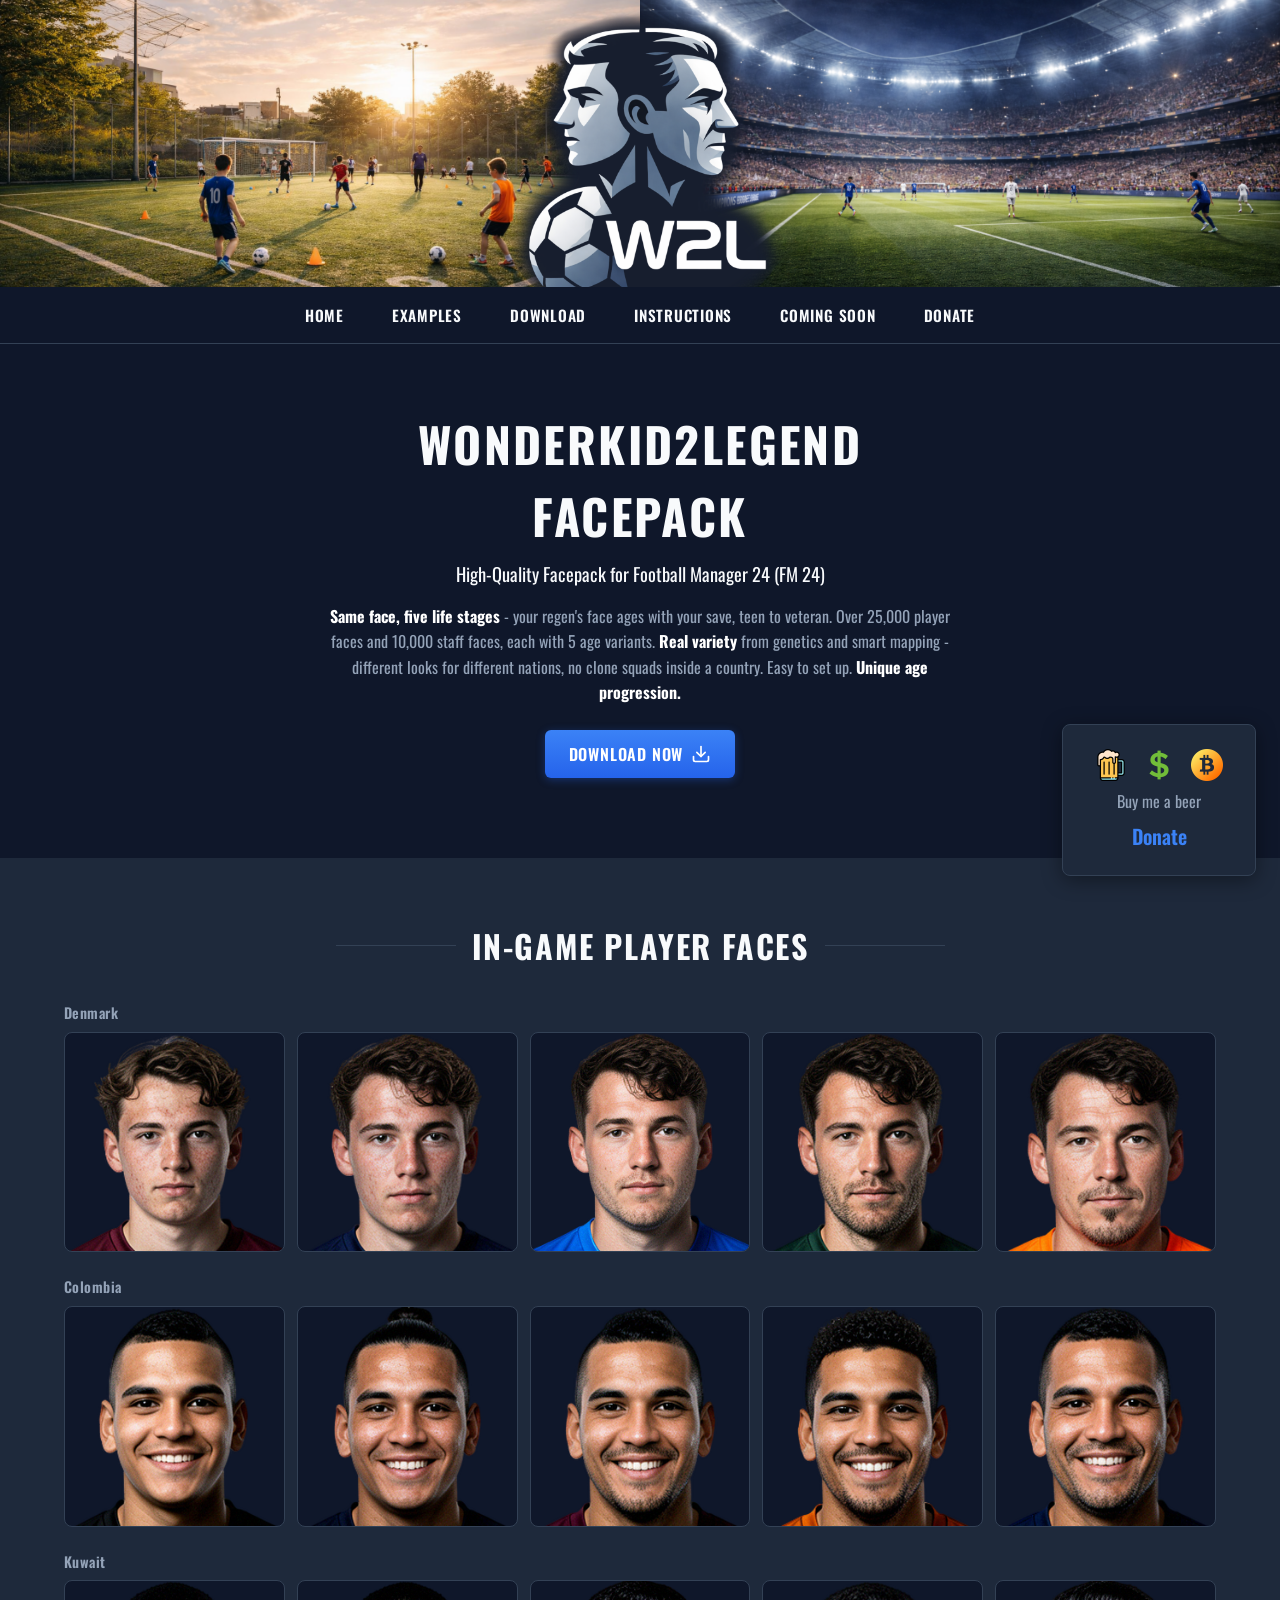
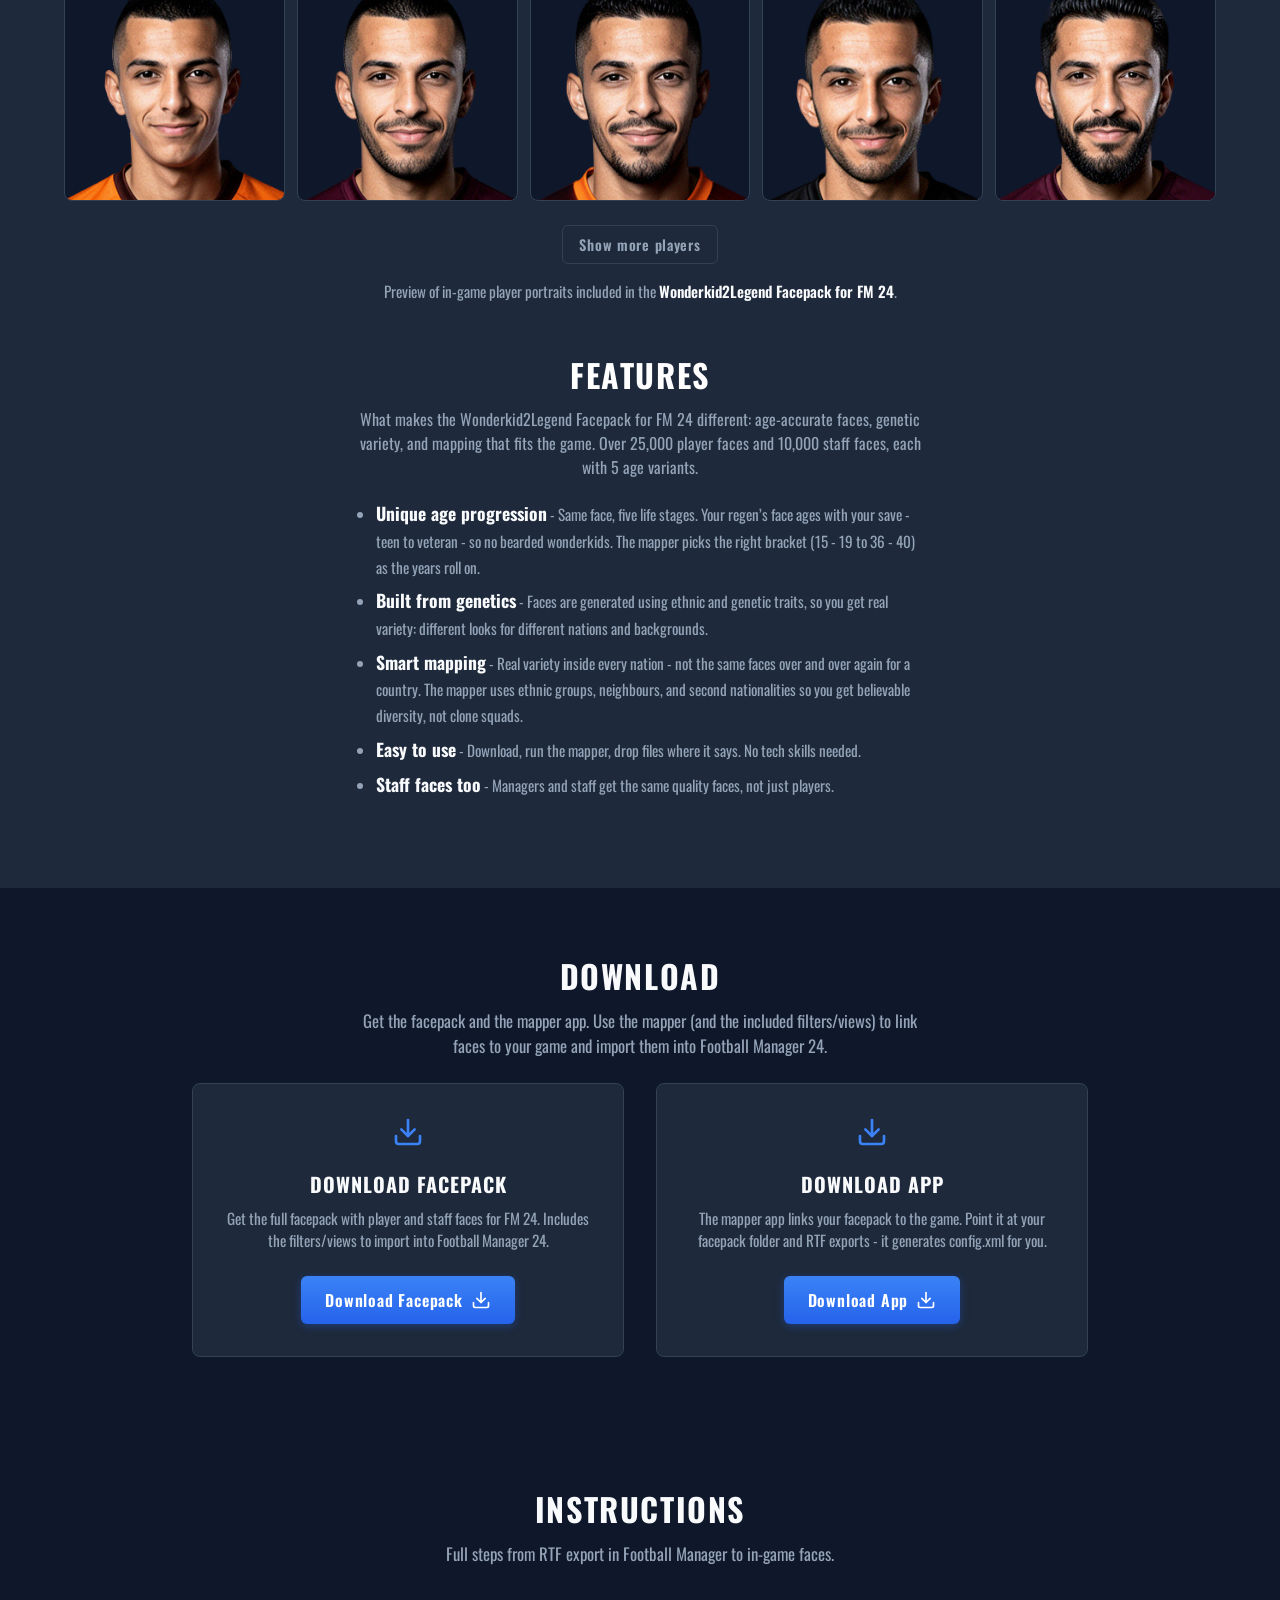
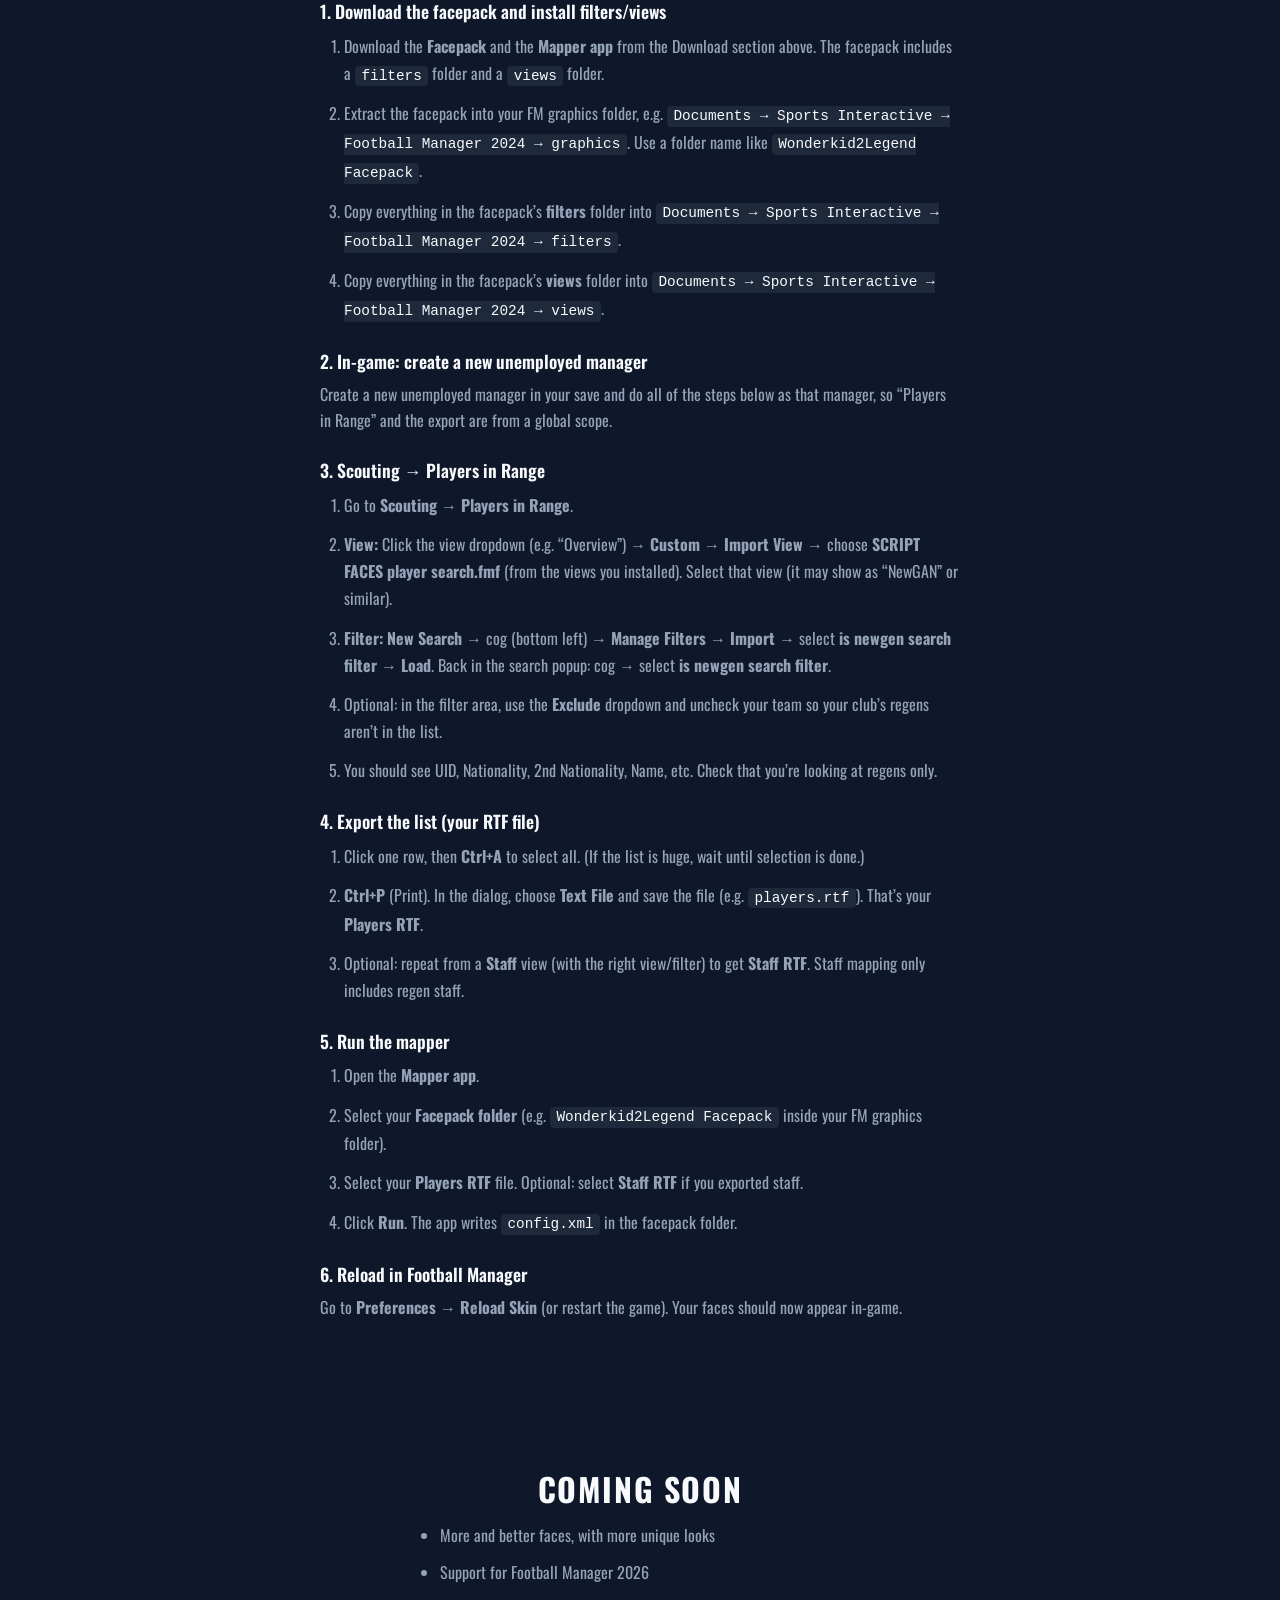
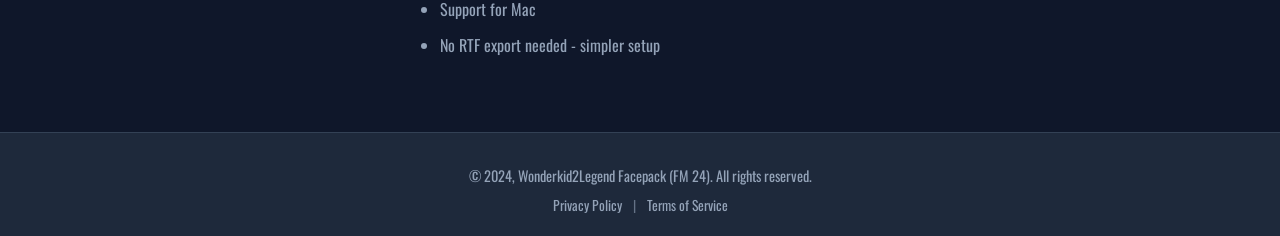
==== commit 33c75615: "facepack link, description" ====
--- a/index.html
+++ b/index.html
@@ -4,6 +4,7 @@
   <meta charset="UTF-8" />
   <meta name="viewport" content="width=device-width, initial-scale=1.0" />
   <title>Wonderkid2Legend Facepack - High-Quality Facepack for Football Manager 24 (FM 24)</title>
+  <meta name="description" content="Unique age progression for regen faces in FM 24. Over 25,000 player faces and 10,000 staff faces, each with 5 age variants. High-quality facepack with genetic variety." />
   <link rel="preconnect" href="https://fonts.googleapis.com" />
   <link rel="preconnect" href="https://fonts.gstatic.com" crossorigin />
   <link href="https://fonts.googleapis.com/css2?family=Oswald:wght@400;600;700&display=swap" rel="stylesheet" />
@@ -39,7 +40,7 @@
         <h1 class="hero-title">Wonderkid2Legend Facepack</h1>
         <p class="hero-subtitle">High-Quality Facepack for Football Manager 24 (FM 24)</p>
         <p class="hero-desc">
-          <strong>Same face, five life stages</strong> - your regen's face ages with your save, teen to veteran. <strong>Real variety</strong> from genetics and smart mapping - different looks for different nations, no clone squads inside a country. Easy to set up; staff get faces too. <strong>Unique age progression.</strong>
+          <strong>Same face, five life stages</strong> - your regen's face ages with your save, teen to veteran. Over 25,000 player faces and 10,000 staff faces, each with 5 age variants. <strong>Real variety</strong> from genetics and smart mapping - different looks for different nations, no clone squads inside a country. Easy to set up. <strong>Unique age progression.</strong>
         </p>
         <a href="#download" class="btn btn-primary">
           <span>DOWNLOAD NOW</span>
@@ -193,7 +194,7 @@
         <p class="examples-caption">Preview of in-game player portraits included in the <strong>Wonderkid2Legend Facepack for FM 24</strong>.</p>
 
         <h2 class="section-title features-title">Features</h2>
-        <p class="features-desc">What makes the Wonderkid2Legend Facepack for FM 24 different: age-accurate faces, genetic variety, and mapping that fits the game.</p>
+        <p class="features-desc">What makes the Wonderkid2Legend Facepack for FM 24 different: age-accurate faces, genetic variety, and mapping that fits the game. Over 25,000 player faces and 10,000 staff faces, each with 5 age variants.</p>
         <ul class="hero-features features-list">
           <li><strong>Unique age progression</strong> - Same face, five life stages. Your regen’s face ages with your save - teen to veteran - so no bearded wonderkids. The mapper picks the right bracket (15 - 19 to 36 - 40) as the years roll on.</li>
           <li><strong>Built from genetics</strong> - Faces are generated using ethnic and genetic traits, so you get real variety: different looks for different nations and backgrounds.</li>
@@ -215,7 +216,7 @@
             </div>
             <h2 class="card-title">DOWNLOAD FACEPACK</h2>
             <p class="card-desc">Get the full facepack with player and staff faces for FM 24. Includes the filters/views to import into Football Manager 24.</p>
-            <a href="#" class="btn btn-primary" data-download-facepack>
+            <a href="https://mega.nz/file/4msRTSoA#jkb0zg8dC-3YMvb6R0hkvhREv_KdiZEnIV4OwsY8Z2U" class="btn btn-primary" data-download-facepack target="_blank" rel="noopener noreferrer">
               <span>Download Facepack</span>
               <svg class="btn-icon" width="20" height="20" viewBox="0 0 24 24" fill="none" stroke="currentColor" stroke-width="2" stroke-linecap="round" stroke-linejoin="round"><path d="M21 15v4a2 2 0 0 1-2 2H5a2 2 0 0 1-2-2v-4"/><polyline points="7 10 12 15 17 10"/><line x1="12" y1="15" x2="12" y2="3"/></svg>
             </a>
@@ -226,7 +227,7 @@
             </div>
             <h2 class="card-title">DOWNLOAD APP</h2>
             <p class="card-desc">The mapper app links your facepack to the game. Point it at your facepack folder and RTF exports - it generates config.xml for you.</p>
-            <a href="#" class="btn btn-primary" data-download-app>
+            <a href="https://github.com/mcorcosa/wonderkid2legend-website/releases/download/v1.0/W2L.Mapper.exe" class="btn btn-primary" data-download-app target="_blank" rel="noopener noreferrer">
               <span>Download App</span>
               <svg class="btn-icon" width="20" height="20" viewBox="0 0 24 24" fill="none" stroke="currentColor" stroke-width="2" stroke-linecap="round" stroke-linejoin="round"><path d="M21 15v4a2 2 0 0 1-2 2H5a2 2 0 0 1-2-2v-4"/><polyline points="7 10 12 15 17 10"/><line x1="12" y1="15" x2="12" y2="3"/></svg>
             </a>
--- a/css/style.css
+++ b/css/style.css
@@ -96,7 +96,7 @@
 
 .header-logo {
   position: absolute;
-  left: 50%;
+  left: 50.5%;
   top: 59%;
   transform: translate(-50%, -50%);
   max-height: 36vh;
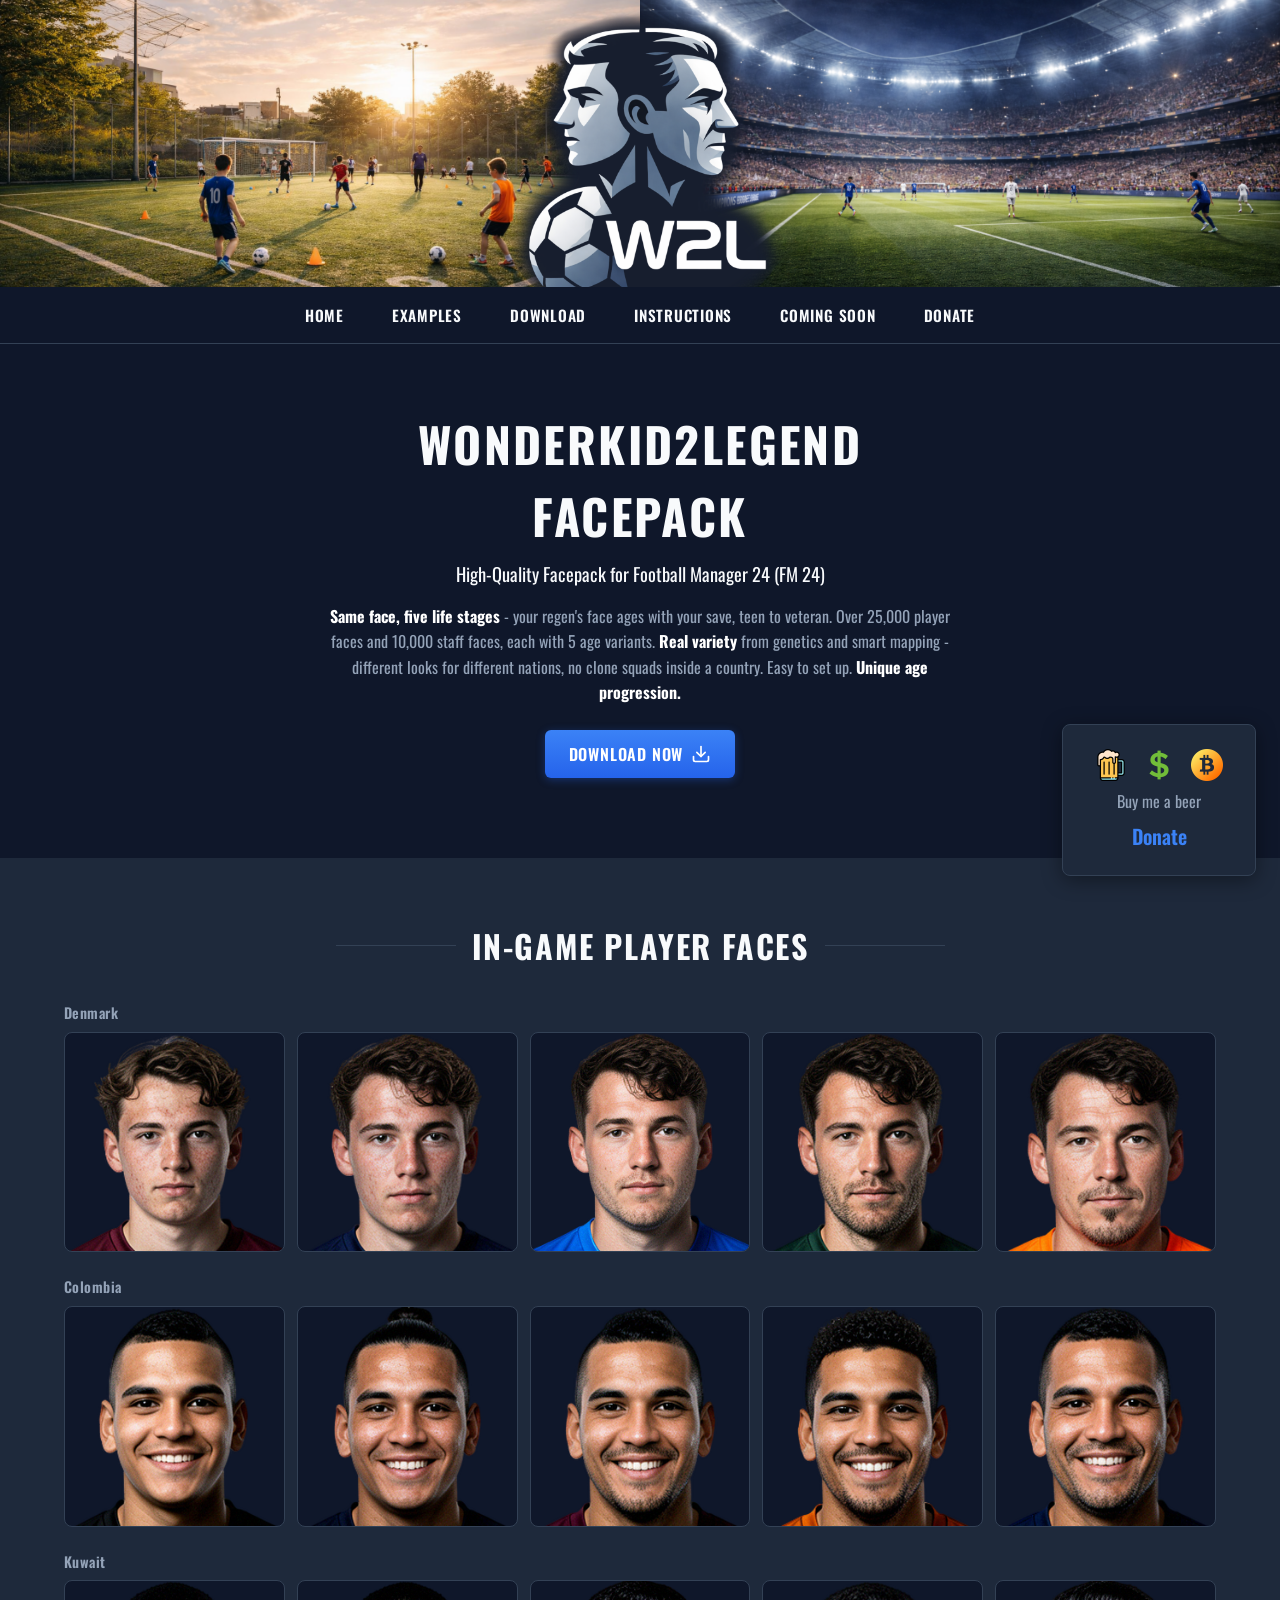
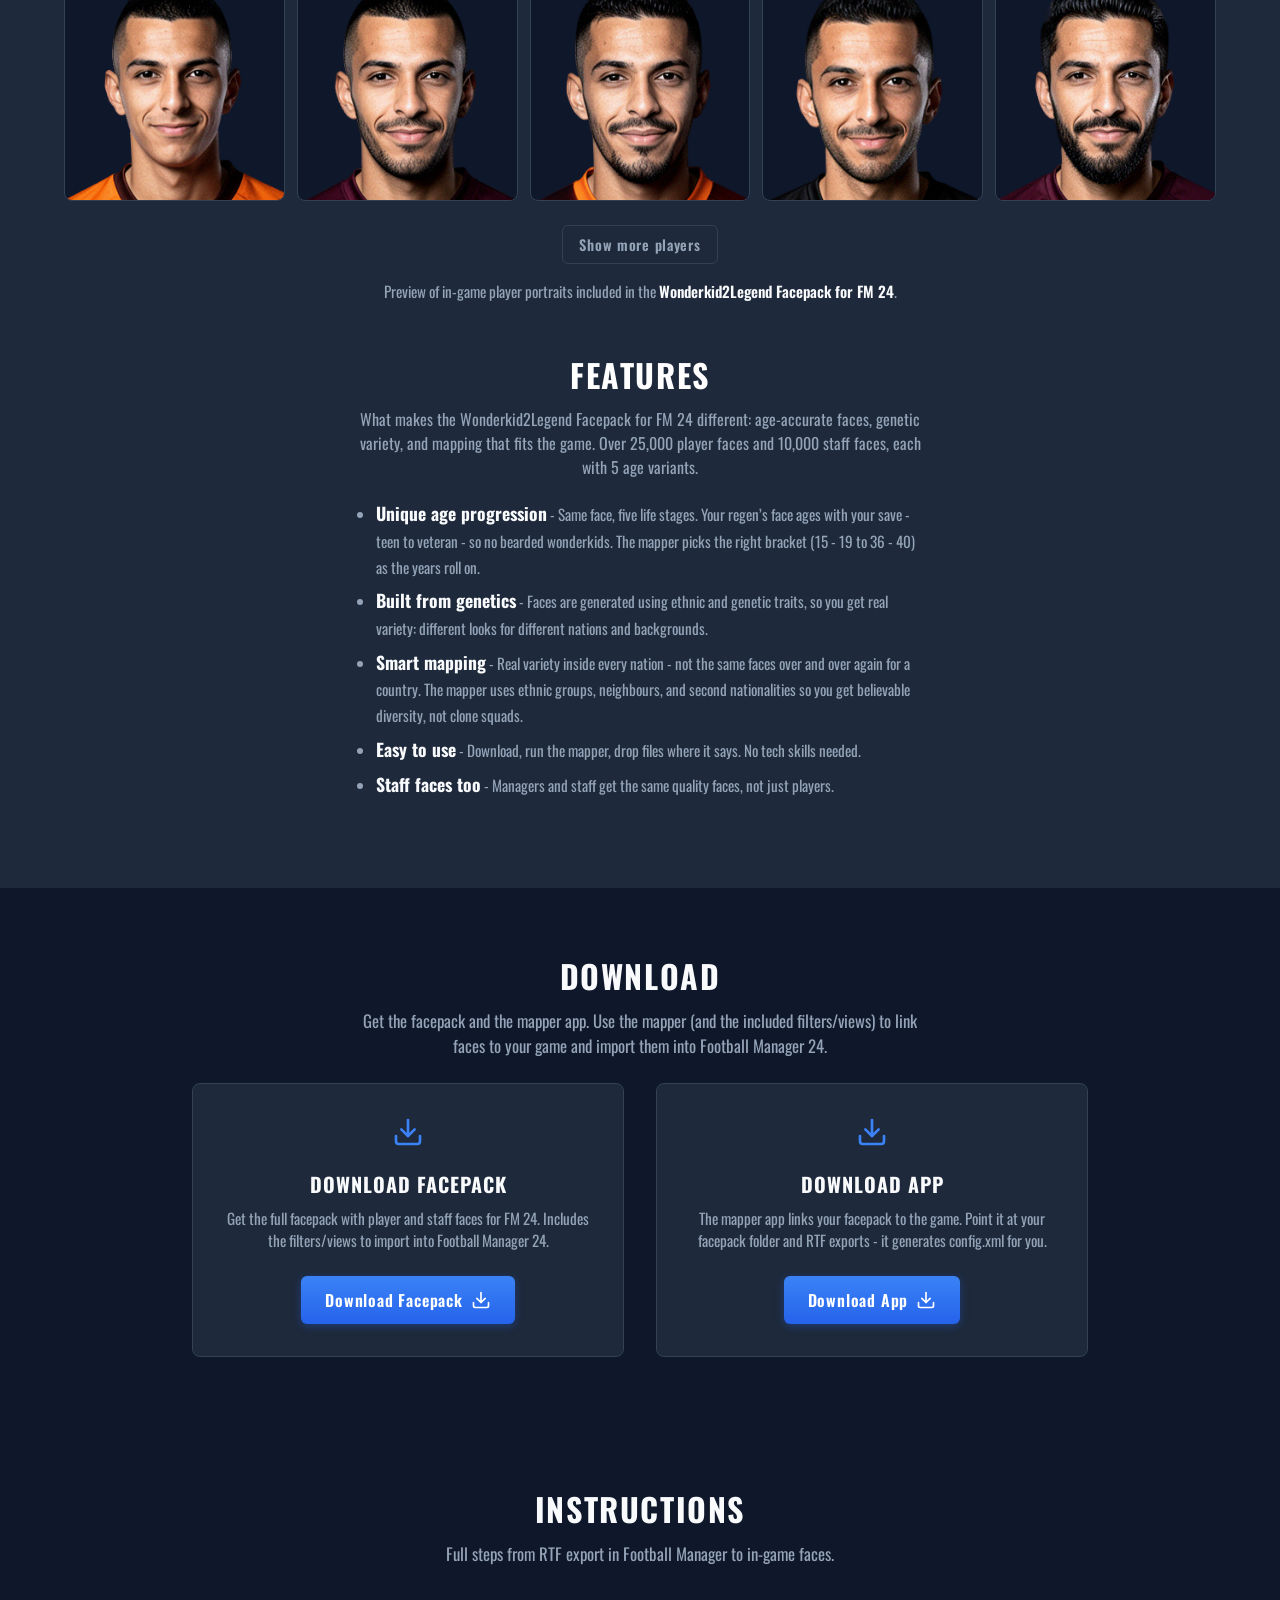
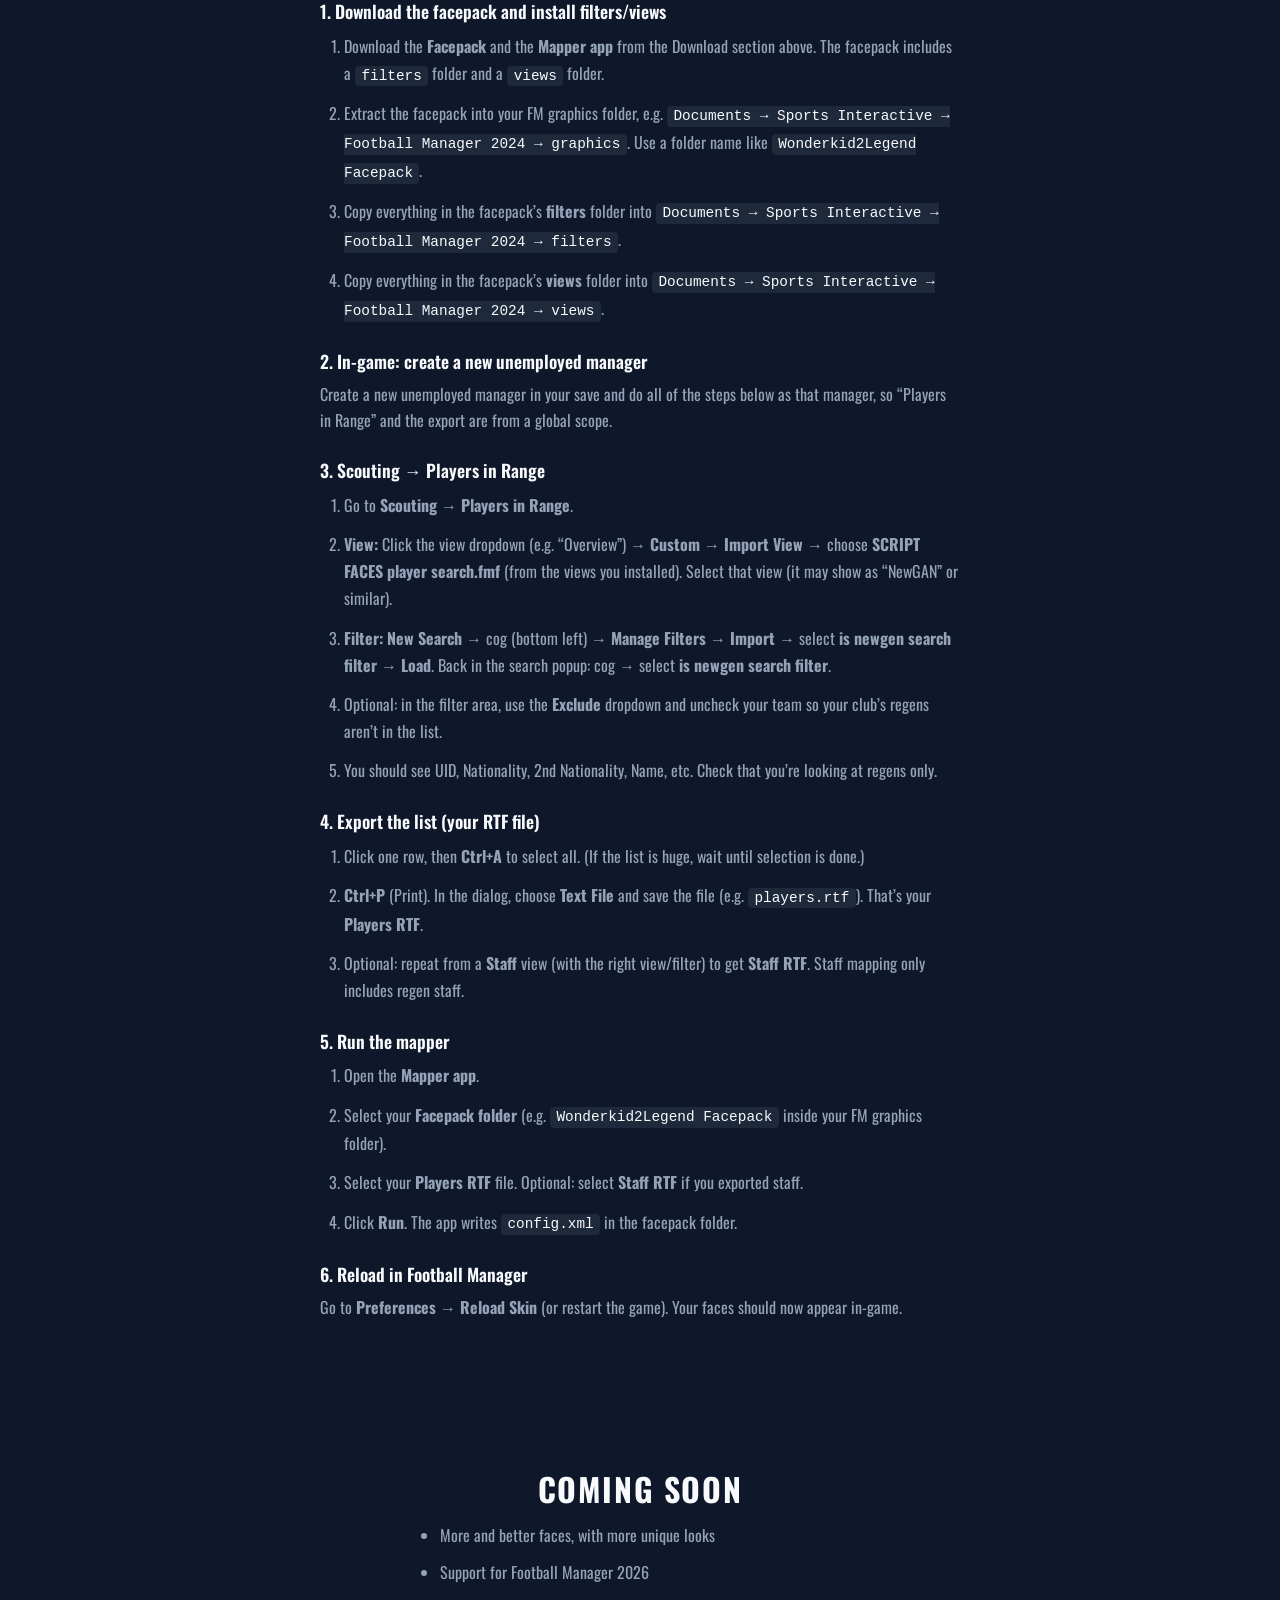
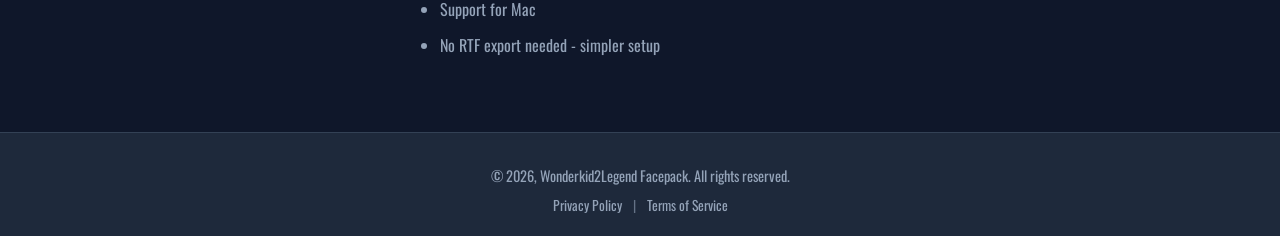
==== commit 422d395f: "footer update" ====
--- a/index.html
+++ b/index.html
@@ -292,7 +292,7 @@
 
   <footer class="site-footer">
     <div class="container footer-inner">
-      <p class="footer-copy">© 2024, Wonderkid2Legend Facepack (FM 24). All rights reserved.</p>
+      <p class="footer-copy">© 2026, Wonderkid2Legend Facepack. All rights reserved.</p>
       <p class="footer-links">
         <a href="#">Privacy Policy</a>
         <span class="footer-sep">|</span>
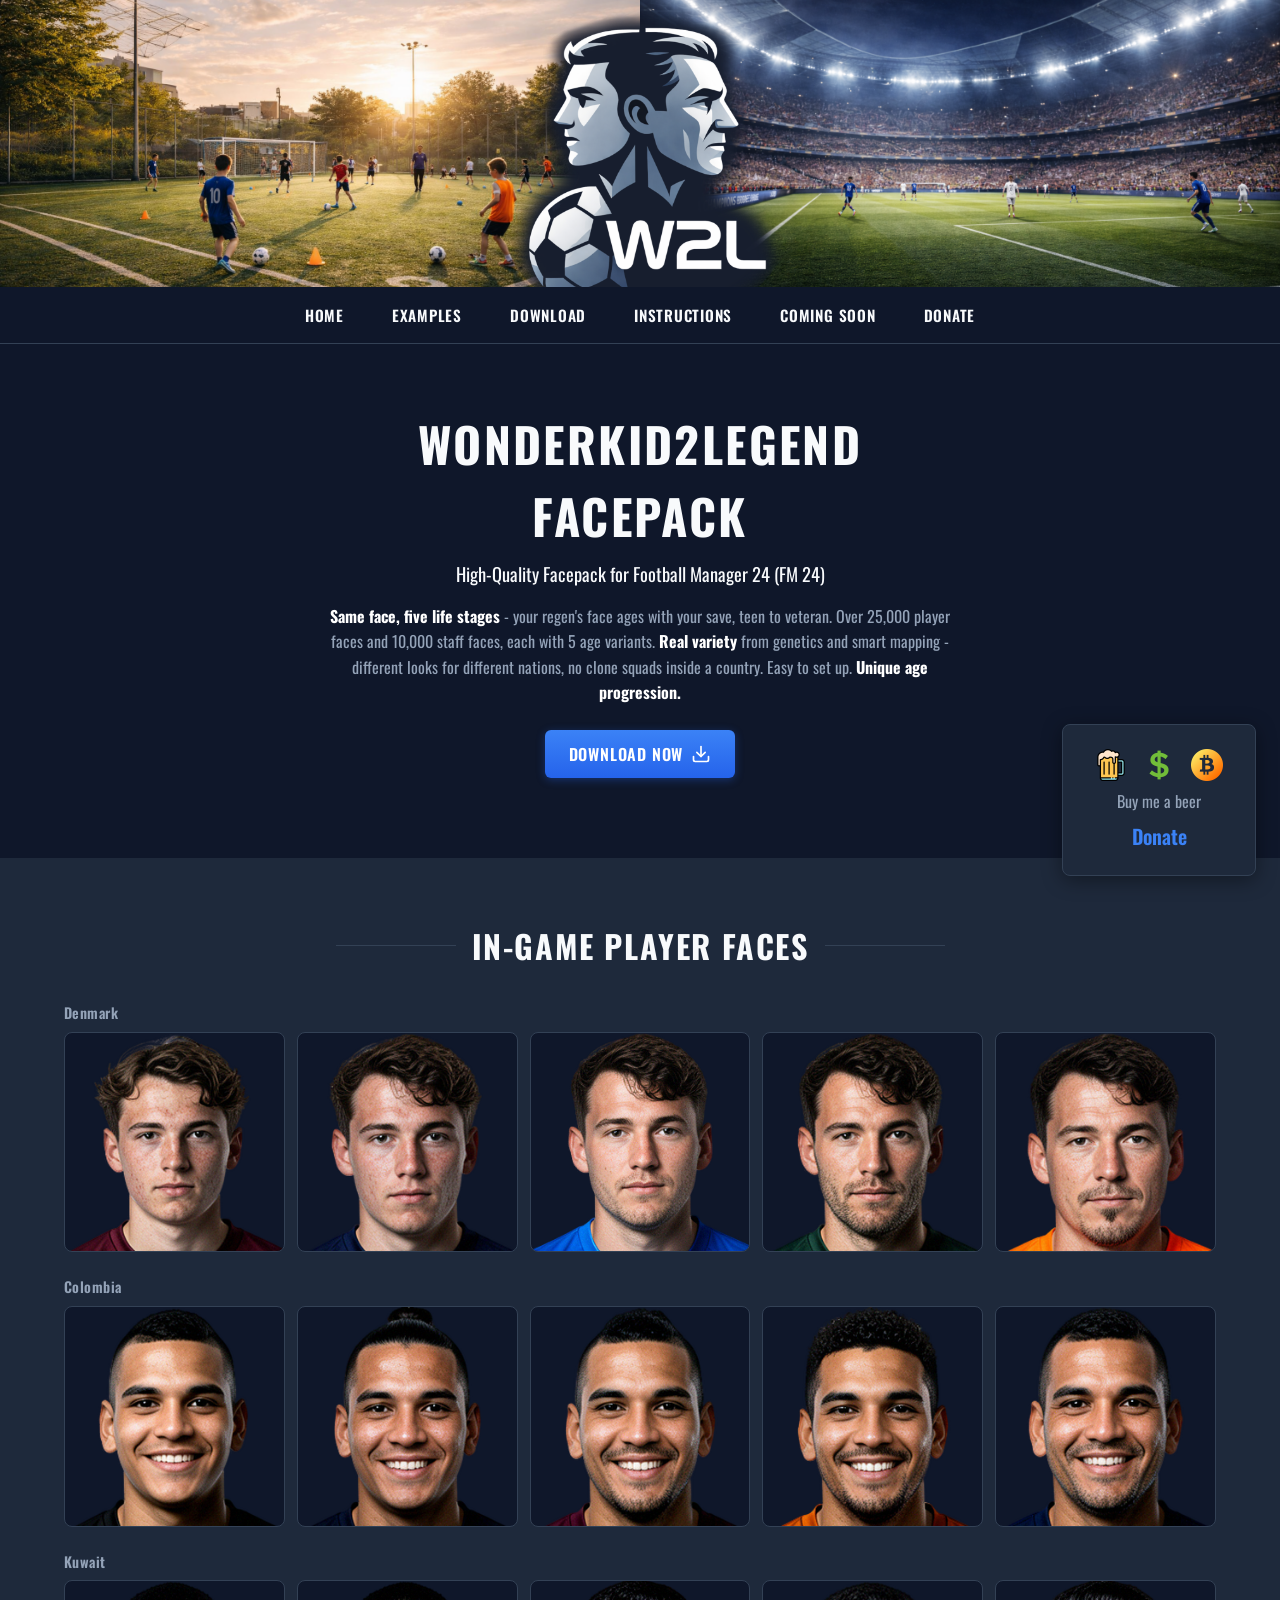
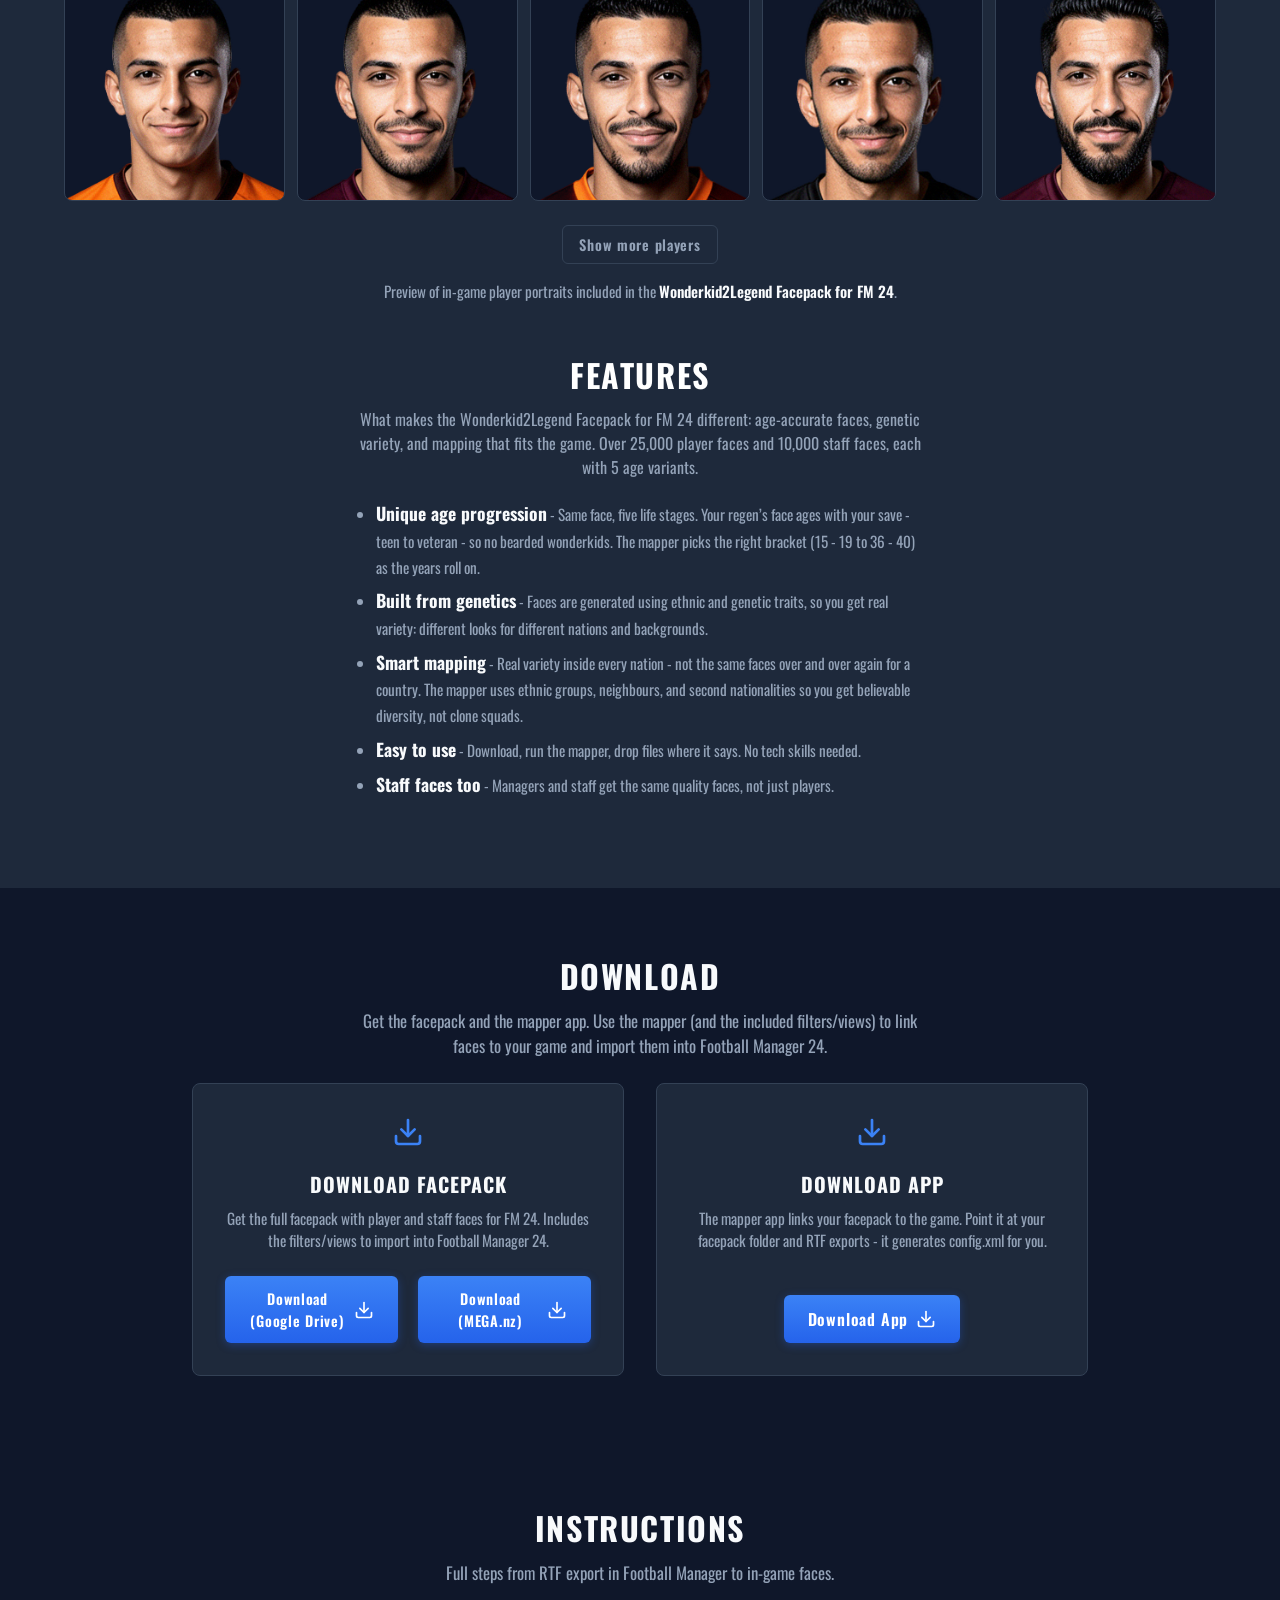
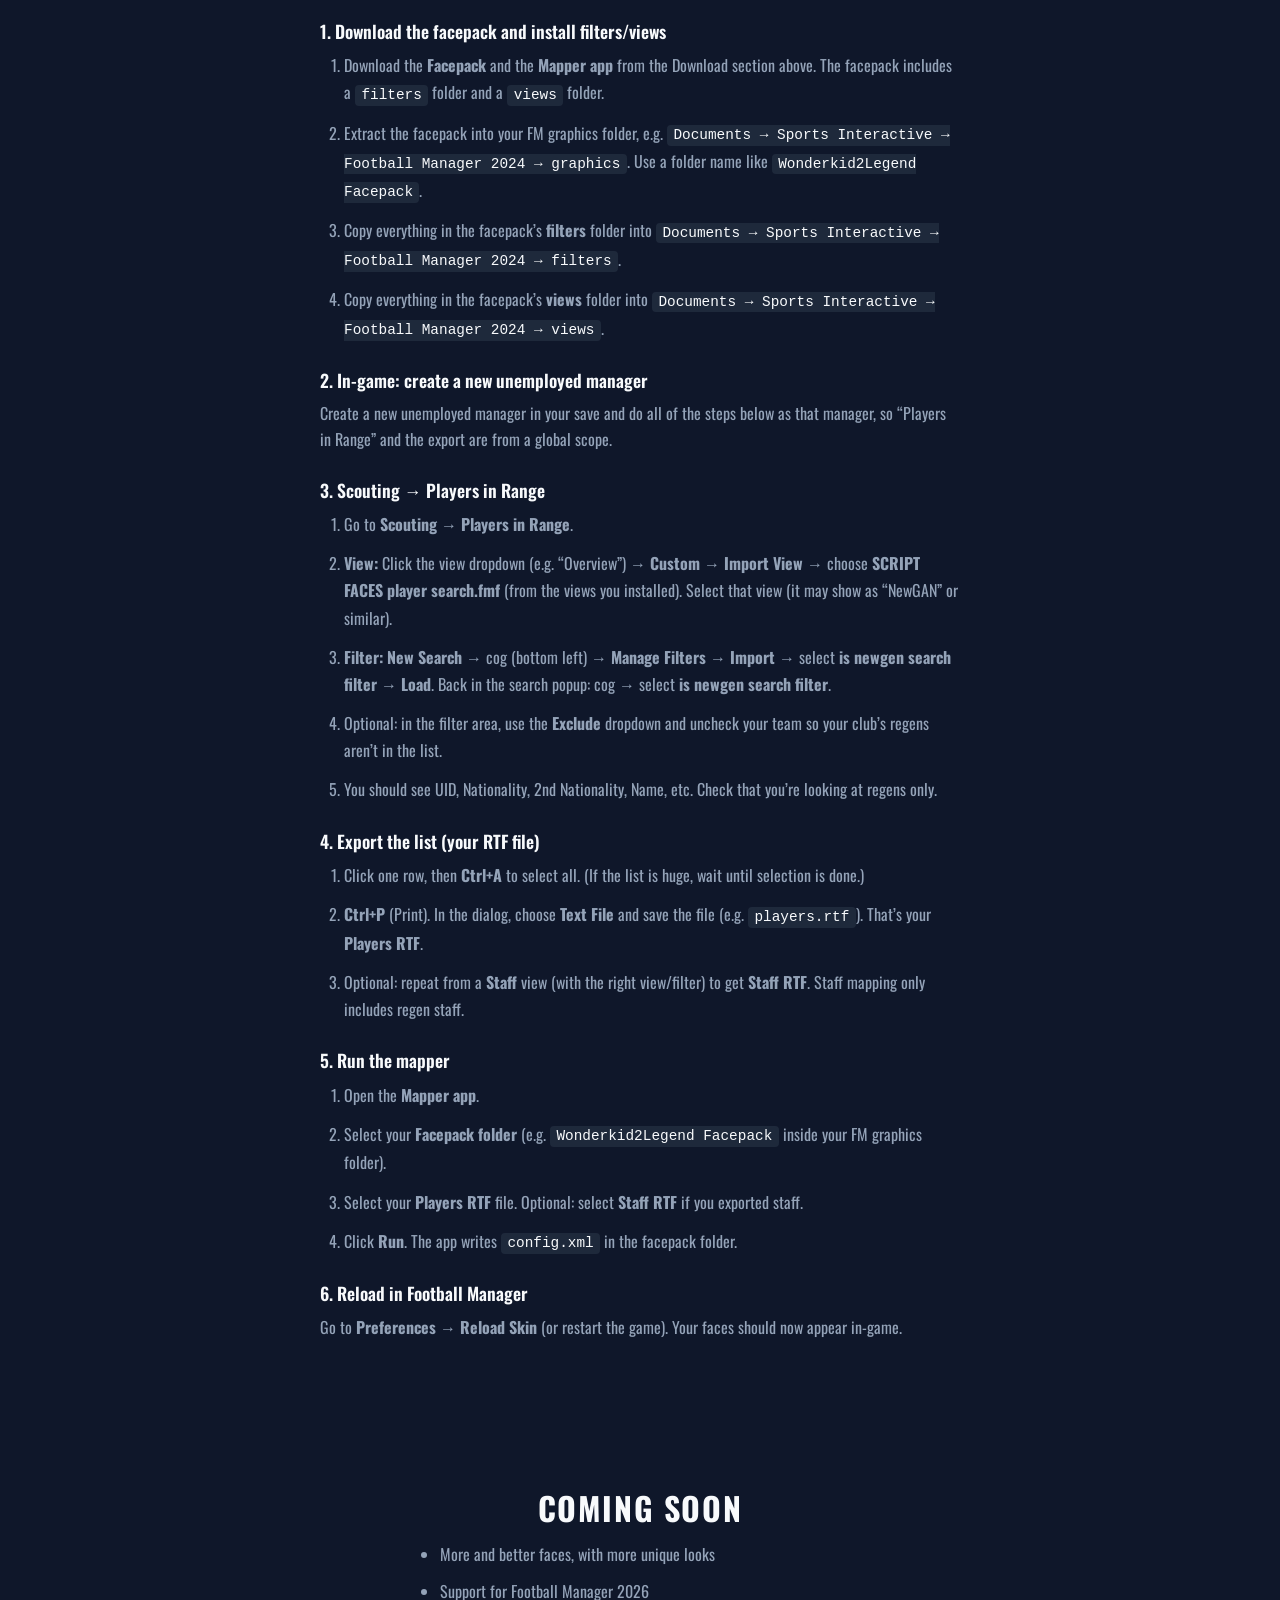
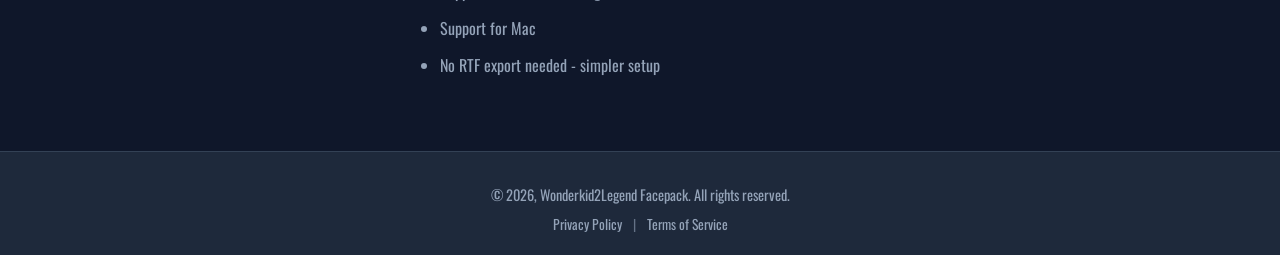
==== commit f44cd12f: "add google drive download" ====
--- a/index.html
+++ b/index.html
@@ -216,10 +216,16 @@
             </div>
             <h2 class="card-title">DOWNLOAD FACEPACK</h2>
             <p class="card-desc">Get the full facepack with player and staff faces for FM 24. Includes the filters/views to import into Football Manager 24.</p>
-            <a href="https://mega.nz/file/4msRTSoA#jkb0zg8dC-3YMvb6R0hkvhREv_KdiZEnIV4OwsY8Z2U" class="btn btn-primary" data-download-facepack target="_blank" rel="noopener noreferrer">
-              <span>Download Facepack</span>
-              <svg class="btn-icon" width="20" height="20" viewBox="0 0 24 24" fill="none" stroke="currentColor" stroke-width="2" stroke-linecap="round" stroke-linejoin="round"><path d="M21 15v4a2 2 0 0 1-2 2H5a2 2 0 0 1-2-2v-4"/><polyline points="7 10 12 15 17 10"/><line x1="12" y1="15" x2="12" y2="3"/></svg>
-            </a>
+            <div class="download-facepack-buttons">
+              <a href="https://drive.google.com/file/d/1qSpe6Bm0cEQ_ZUkX8P4d98VGMT-qfuyk/view?usp=sharing" class="btn btn-primary" data-download-facepack target="_blank" rel="noopener noreferrer">
+                <span>Download (Google Drive)</span>
+                <svg class="btn-icon" width="20" height="20" viewBox="0 0 24 24" fill="none" stroke="currentColor" stroke-width="2" stroke-linecap="round" stroke-linejoin="round"><path d="M21 15v4a2 2 0 0 1-2 2H5a2 2 0 0 1-2-2v-4"/><polyline points="7 10 12 15 17 10"/><line x1="12" y1="15" x2="12" y2="3"/></svg>
+              </a>
+              <a href="https://mega.nz/file/4msRTSoA#jkb0zg8dC-3YMvb6R0hkvhREv_KdiZEnIV4OwsY8Z2U" class="btn btn-primary" target="_blank" rel="noopener noreferrer">
+                <span>Download (MEGA.nz)</span>
+                <svg class="btn-icon" width="20" height="20" viewBox="0 0 24 24" fill="none" stroke="currentColor" stroke-width="2" stroke-linecap="round" stroke-linejoin="round"><path d="M21 15v4a2 2 0 0 1-2 2H5a2 2 0 0 1-2-2v-4"/><polyline points="7 10 12 15 17 10"/><line x1="12" y1="15" x2="12" y2="3"/></svg>
+              </a>
+            </div>
           </div>
           <div class="card">
             <div class="card-icon" aria-hidden="true">
--- a/css/style.css
+++ b/css/style.css
@@ -519,6 +519,27 @@
   margin-top: auto;
 }
 
+.download-facepack-buttons {
+  display: flex;
+  flex-direction: row;
+  align-items: stretch;
+  gap: 1.25rem;
+  width: 100%;
+  margin-top: auto;
+  align-self: stretch;
+  box-sizing: border-box;
+}
+
+.download-facepack-buttons .btn {
+  flex: 1 1 0;
+  min-width: 0;
+  width: 0;
+  min-height: 2.75rem;
+  align-items: center;
+  justify-content: center;
+  font-size: 0.9rem;
+}
+
 @media (max-width: 640px) {
   .cards-inner {
     grid-template-columns: 1fr;
